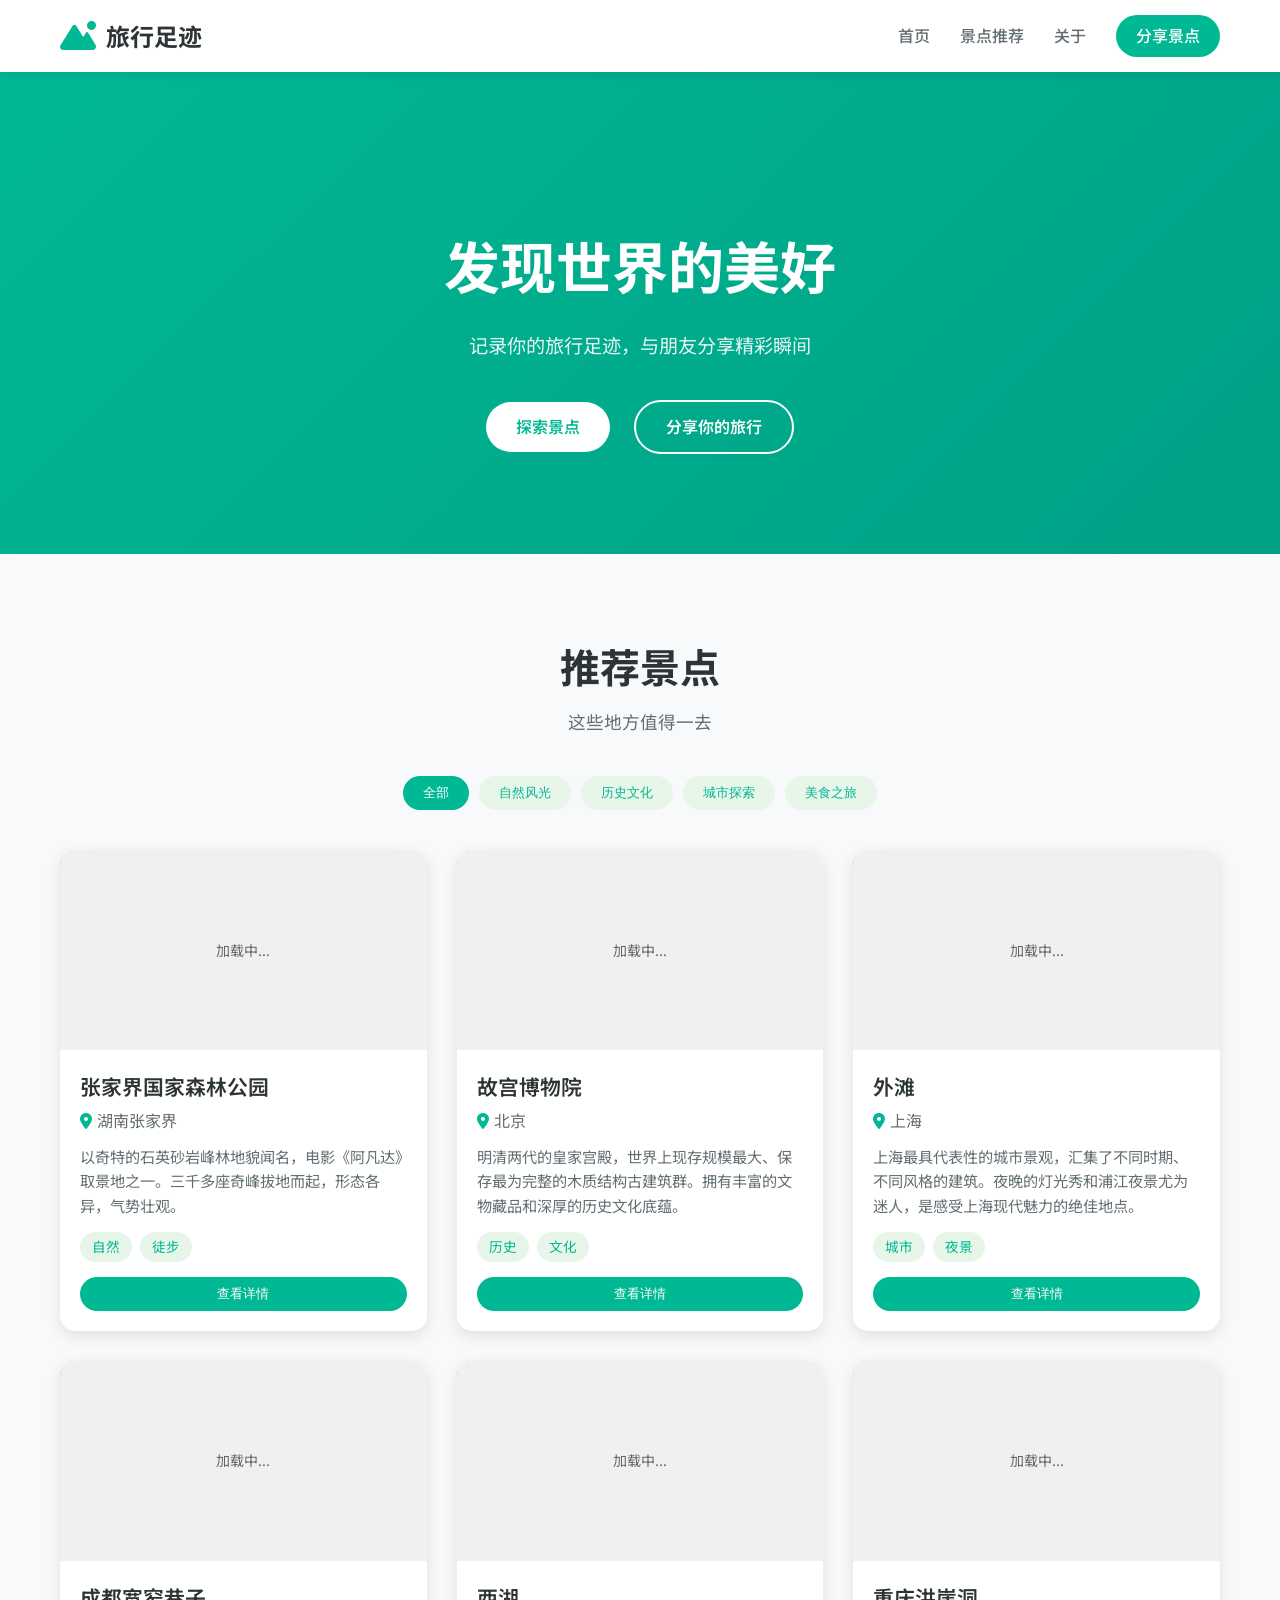
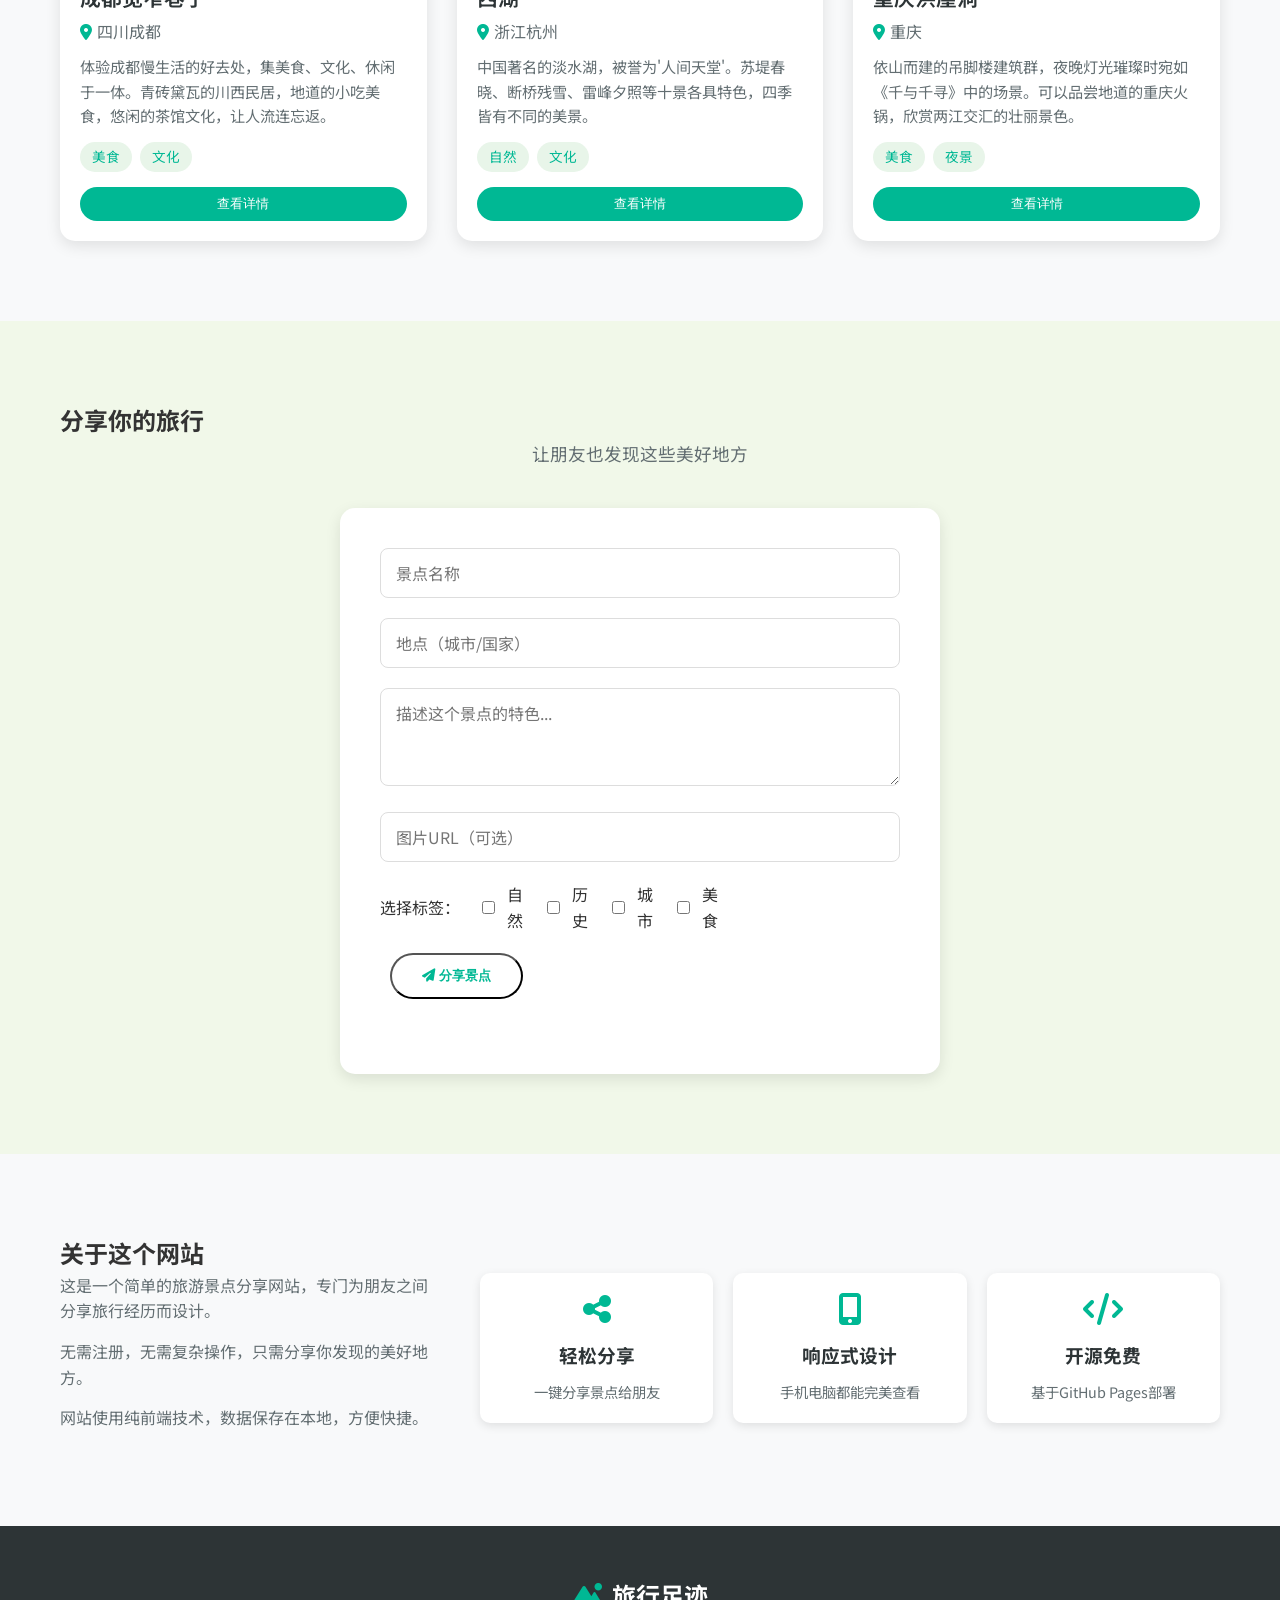
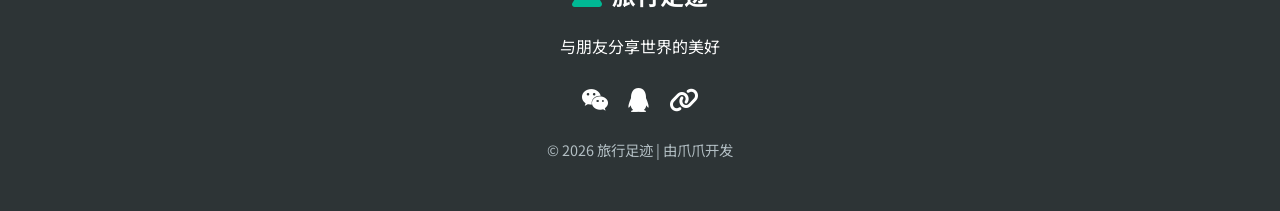
==== index.html @ 001f9429 "Add files via upload" ====
<!DOCTYPE html>
<html lang="zh-CN">
<head>
    <meta charset="UTF-8">
    <meta name="viewport" content="width=device-width, initial-scale=1.0">
    <title>旅行足迹 - 与朋友分享美好景点</title>
    <link rel="stylesheet" href="style.css">
    <link rel="stylesheet" href="https://cdnjs.cloudflare.com/ajax/libs/font-awesome/6.4.0/css/all.min.css">
    <link href="https://fonts.googleapis.com/css2?family=Noto+Sans+SC:wght@300;400;500;700&display=swap" rel="stylesheet">
</head>
<body>
    <!-- 导航栏 -->
    <nav class="navbar">
        <div class="container">
            <a href="#" class="logo">
                <i class="fas fa-mountain-sun"></i>
                <span>旅行足迹</span>
            </a>
            <div class="nav-links">
                <a href="#home">首页</a>
                <a href="#places">景点推荐</a>
                <a href="#about">关于</a>
                <a href="#share" class="btn-share">分享景点</a>
            </div>
        </div>
    </nav>

    <!-- 英雄区域 -->
    <section id="home" class="hero">
        <div class="container">
            <h1>发现世界的美好</h1>
            <p class="subtitle">记录你的旅行足迹，与朋友分享精彩瞬间</p>
            <a href="#places" class="btn-primary">探索景点</a>
            <a href="#share" class="btn-secondary">分享你的旅行</a>
        </div>
    </section>

    <!-- 景点展示 -->
    <section id="places" class="places-section">
        <div class="container">
            <h2>推荐景点</h2>
            <p class="section-subtitle">这些地方值得一去</p>
            
            <div class="filter-tags">
                <button class="tag active" data-tag="all">全部</button>
                <button class="tag" data-tag="自然">自然风光</button>
                <button class="tag" data-tag="历史">历史文化</button>
                <button class="tag" data-tag="城市">城市探索</button>
                <button class="tag" data-tag="美食">美食之旅</button>
            </div>

            <div class="places-grid" id="places-container">
                <!-- 景点卡片将通过JavaScript动态加载 -->
                <div class="loading">
                    <i class="fas fa-spinner fa-spin"></i>
                    <p>正在加载景点...</p>
                </div>
            </div>
        </div>
    </section>

    <!-- 分享区域 -->
    <section id="share" class="share-section">
        <div class="container">
            <h2>分享你的旅行</h2>
            <p class="section-subtitle">让朋友也发现这些美好地方</p>
            
            <div class="share-form">
                <div class="form-group">
                    <input type="text" id="place-name" placeholder="景点名称" required>
                </div>
                <div class="form-group">
                    <input type="text" id="place-location" placeholder="地点（城市/国家）" required>
                </div>
                <div class="form-group">
                    <textarea id="place-description" placeholder="描述这个景点的特色..." rows="3" required></textarea>
                </div>
                <div class="form-group">
                    <input type="text" id="place-image" placeholder="图片URL（可选）">
                </div>
                <div class="form-group">
                    <div class="tag-selector">
                        <span>选择标签：</span>
                        <label><input type="checkbox" name="tags" value="自然"> 自然</label>
                        <label><input type="checkbox" name="tags" value="历史"> 历史</label>
                        <label><input type="checkbox" name="tags" value="城市"> 城市</label>
                        <label><input type="checkbox" name="tags" value="美食"> 美食</label>
                    </div>
                </div>
                <button id="submit-place" class="btn-primary">
                    <i class="fas fa-paper-plane"></i> 分享景点
                </button>
                <div id="share-message" class="message"></div>
            </div>
        </div>
    </section>

    <!-- 关于 -->
    <section id="about" class="about-section">
        <div class="container">
            <h2>关于这个网站</h2>
            <div class="about-content">
                <div class="about-text">
                    <p>这是一个简单的旅游景点分享网站，专门为朋友之间分享旅行经历而设计。</p>
                    <p>无需注册，无需复杂操作，只需分享你发现的美好地方。</p>
                    <p>网站使用纯前端技术，数据保存在本地，方便快捷。</p>
                </div>
                <div class="about-features">
                    <div class="feature">
                        <i class="fas fa-share-alt"></i>
                        <h3>轻松分享</h3>
                        <p>一键分享景点给朋友</p>
                    </div>
                    <div class="feature">
                        <i class="fas fa-mobile-alt"></i>
                        <h3>响应式设计</h3>
                        <p>手机电脑都能完美查看</p>
                    </div>
                    <div class="feature">
                        <i class="fas fa-code"></i>
                        <h3>开源免费</h3>
                        <p>基于GitHub Pages部署</p>
                    </div>
                </div>
            </div>
        </div>
    </section>

    <!-- 页脚 -->
    <footer>
        <div class="container">
            <div class="footer-content">
                <div class="footer-logo">
                    <i class="fas fa-mountain-sun"></i>
                    <span>旅行足迹</span>
                </div>
                <p>与朋友分享世界的美好</p>
                <div class="social-links">
                    <a href="#" title="分享到微信"><i class="fab fa-weixin"></i></a>
                    <a href="#" title="分享到QQ"><i class="fab fa-qq"></i></a>
                    <a href="#" title="复制链接"><i class="fas fa-link"></i></a>
                </div>
                <p class="copyright">© 2026 旅行足迹 | 由爪爪开发</p>
            </div>
        </div>
    </footer>

    <!-- 景点详情模态框 -->
    <div id="place-modal" class="modal">
        <div class="modal-content">
            <span class="close-modal">&times;</span>
            <div id="modal-place-details">
                <!-- 动态加载景点详情 -->
            </div>
        </div>
    </div>

    <script src="script.js"></script>
</body>
</html>
---- style.css ----
/* 基础样式 */
* {
    margin: 0;
    padding: 0;
    box-sizing: border-box;
}

body {
    font-family: 'Noto Sans SC', sans-serif;
    line-height: 1.6;
    color: #333;
    background-color: #f8f9fa;
}

.container {
    max-width: 1200px;
    margin: 0 auto;
    padding: 0 20px;
}

/* 导航栏 */
.navbar {
    background-color: white;
    box-shadow: 0 2px 10px rgba(0, 0, 0, 0.1);
    position: fixed;
    width: 100%;
    top: 0;
    z-index: 1000;
}

.navbar .container {
    display: flex;
    justify-content: space-between;
    align-items: center;
    padding: 15px 20px;
}

.logo {
    display: flex;
    align-items: center;
    text-decoration: none;
    color: #2d3436;
    font-size: 1.5rem;
    font-weight: 700;
}

.logo i {
    margin-right: 10px;
    color: #00b894;
    font-size: 1.8rem;
}

.nav-links {
    display: flex;
    gap: 30px;
    align-items: center;
}

.nav-links a {
    text-decoration: none;
    color: #636e72;
    font-weight: 500;
    transition: color 0.3s;
}

.nav-links a:hover {
    color: #00b894;
}

.btn-share {
    background-color: #00b894;
    color: white !important;
    padding: 8px 20px;
    border-radius: 25px;
    transition: background-color 0.3s;
}

.btn-share:hover {
    background-color: #00a085;
}

/* 英雄区域 */
.hero {
    background: linear-gradient(135deg, #00b894 0%, #00a085 100%);
    color: white;
    text-align: center;
    padding: 150px 20px 100px;
    margin-top: 70px;
}

.hero h1 {
    font-size: 3.5rem;
    margin-bottom: 20px;
    font-weight: 700;
}

.subtitle {
    font-size: 1.2rem;
    margin-bottom: 40px;
    opacity: 0.9;
    max-width: 600px;
    margin-left: auto;
    margin-right: auto;
}

.btn-primary, .btn-secondary {
    display: inline-block;
    padding: 12px 30px;
    border-radius: 30px;
    text-decoration: none;
    font-weight: 600;
    margin: 0 10px;
    transition: all 0.3s;
}

.btn-primary {
    background-color: white;
    color: #00b894;
}

.btn-primary:hover {
    background-color: #f8f9fa;
    transform: translateY(-2px);
    box-shadow: 0 5px 15px rgba(0, 0, 0, 0.1);
}

.btn-secondary {
    background-color: transparent;
    color: white;
    border: 2px solid white;
}

.btn-secondary:hover {
    background-color: white;
    color: #00b894;
}

/* 景点区域 */
.places-section {
    padding: 80px 20px;
}

.places-section h2 {
    text-align: center;
    font-size: 2.5rem;
    margin-bottom: 10px;
    color: #2d3436;
}

.section-subtitle {
    text-align: center;
    color: #636e72;
    margin-bottom: 40px;
    font-size: 1.1rem;
}

.filter-tags {
    display: flex;
    justify-content: center;
    gap: 10px;
    margin-bottom: 40px;
    flex-wrap: wrap;
}

.tag {
    padding: 8px 20px;
    background-color: #e8f5e9;
    border: none;
    border-radius: 20px;
    color: #00b894;
    font-weight: 500;
    cursor: pointer;
    transition: all 0.3s;
}

.tag:hover, .tag.active {
    background-color: #00b894;
    color: white;
}

.places-grid {
    display: grid;
    grid-template-columns: repeat(auto-fill, minmax(300px, 1fr));
    gap: 30px;
}

.place-card {
    background-color: white;
    border-radius: 15px;
    overflow: hidden;
    box-shadow: 0 5px 15px rgba(0, 0, 0, 0.1);
    transition: transform 0.3s, box-shadow 0.3s;
}

.place-card:hover {
    transform: translateY(-10px);
    box-shadow: 0 15px 30px rgba(0, 0, 0, 0.15);
}

.image-container {
    position: relative;
    width: 100%;
    height: 200px;
    overflow: hidden;
}

.place-image {
    width: 100%;
    height: 100%;
    object-fit: cover;
    transition: opacity 0.3s;
}

.image-loading {
    position: absolute;
    top: 0;
    left: 0;
    width: 100%;
    height: 100%;
    display: flex;
    align-items: center;
    justify-content: center;
    background-color: #f0f0f0;
    color: #666;
    font-size: 14px;
}

.place-info {
    padding: 20px;
}

.place-name {
    font-size: 1.3rem;
    font-weight: 600;
    margin-bottom: 5px;
    color: #2d3436;
}

.place-location {
    color: #636e72;
    margin-bottom: 10px;
    display: flex;
    align-items: center;
    gap: 5px;
}

.place-location i {
    color: #00b894;
}

.place-description {
    color: #636e72;
    margin-bottom: 15px;
    font-size: 0.95rem;
    display: -webkit-box;
    -webkit-line-clamp: 3;
    -webkit-box-orient: vertical;
    overflow: hidden;
}

.place-tags {
    display: flex;
    gap: 8px;
    flex-wrap: wrap;
    margin-bottom: 15px;
}

.place-tag {
    background-color: #e8f5e9;
    color: #00b894;
    padding: 4px 12px;
    border-radius: 15px;
    font-size: 0.85rem;
}

.view-details {
    background-color: #00b894;
    color: white;
    border: none;
    padding: 8px 20px;
    border-radius: 20px;
    cursor: pointer;
    font-weight: 500;
    transition: background-color 0.3s;
    width: 100%;
}

.view-details:hover {
    background-color: #00a085;
}

.loading {
    text-align: center;
    padding: 40px;
    grid-column: 1 / -1;
    color: #636e72;
}

.loading i {
    font-size: 2rem;
    margin-bottom: 10px;
    color: #00b894;
}

/* 分享区域 */
.share-section {
    background-color: #f1f8e9;
    padding: 80px 20px;
}

.share-form {
    max-width: 600px;
    margin: 0 auto;
    background-color: white;
    padding: 40px;
    border-radius: 15px;
    box-shadow: 0 5px 15px rgba(0, 0, 0, 0.1);
}

.form-group {
    margin-bottom: 20px;
}

.form-group input,
.form-group textarea {
    width: 100%;
    padding: 12px 15px;
    border: 1px solid #ddd;
    border-radius: 8px;
    font-family: 'Noto Sans SC', sans-serif;
    font-size: 1rem;
    transition: border-color 0.3s;
}

.form-group input:focus,
.form-group textarea:focus {
    outline: none;
    border-color: #00b894;
}

.tag-selector {
    display: flex;
    flex-wrap: wrap;
    gap: 15px;
    align-items: center;
}

.tag-selector label {
    display: flex;
    align-items: center;
    gap: 5px;
    cursor: pointer;
}

.message {
    margin-top: 15px;
    padding: 10px;
    border-radius: 5px;
    text-align: center;
}

.message.success {
    background-color: #d4edda;
    color: #155724;
    border: 1px solid #c3e6cb;
}

.message.error {
    background-color: #f8d7da;
    color: #721c24;
    border: 1px solid #f5c6cb;
}

/* 关于区域 */
.about-section {
    padding: 80px 20px;
}

.about-content {
    display: grid;
    grid-template-columns: 1fr 2fr;
    gap: 50px;
    align-items: start;
}

.about-text p {
    margin-bottom: 15px;
    color: #636e72;
}

.about-features {
    display: grid;
    grid-template-columns: repeat(3, 1fr);
    gap: 20px;
}

.feature {
    text-align: center;
    padding: 20px;
    background-color: white;
    border-radius: 10px;
    box-shadow: 0 3px 10px rgba(0, 0, 0, 0.1);
}

.feature i {
    font-size: 2rem;
    color: #00b894;
    margin-bottom: 15px;
}

.feature h3 {
    margin-bottom: 10px;
    color: #2d3436;
}

.feature p {
    color: #636e72;
    font-size: 0.9rem;
}

/* 页脚 */
footer {
    background-color: #2d3436;
    color: white;
    padding: 50px 20px;
    text-align: center;
}

.footer-content {
    max-width: 600px;
    margin: 0 auto;
}

.footer-logo {
    display: flex;
    align-items: center;
    justify-content: center;
    gap: 10px;
    font-size: 1.5rem;
    font-weight: 700;
    margin-bottom: 20px;
}

.footer-logo i {
    color: #00b894;
}

.social-links {
    display: flex;
    justify-content: center;
    gap: 20px;
    margin: 20px 0;
}

.social-links a {
    color: white;
    font-size: 1.5rem;
    transition: color 0.3s;
}

.social-links a:hover {
    color: #00b894;
}

.copyright {
    margin-top: 20px;
    color: #b2bec3;
    font-size: 0.9rem;
}

/* 模态框 */
.modal {
    display: none;
    position: fixed;
    z-index: 1001;
    left: 0;
    top: 0;
    width: 100%;
    height: 100%;
    background-color: rgba(0, 0, 0, 0.5);
}

.modal-content {
    background-color: white;
    margin: 5% auto;
    padding: 30px;
    border-radius: 15px;
    width: 90%;
    max-width: 800px;
    position: relative;
    max-height: 80vh;
    overflow-y: auto;
}

.close-modal {
    position: absolute;
    right: 20px;
    top: 20px;
    font-size: 1.5rem;
    cursor: pointer;
    color: #636e72;
}

.close-modal:hover {
    color: #2d3436;
}

.modal-place-image {
    width: 100%;
    height: 300px;
    object-fit: cover;
    border-radius: 10px;
    margin-bottom: 20px;
}

/* 响应式设计 */
@media (max-width: 768px) {
    .hero h1 {
        font-size: 2.5rem;
    }
    
    .nav-links {
        gap: 15px;
    }
    
    .about-content {
        grid-template-columns: 1fr;
        gap: 30px;
    }
    
    .about-features {
        grid-template-columns: 1fr;
    }
    
    .places-grid {
        grid-template-columns: 1fr;
    }
    
    .tag-selector {
        flex-direction: column;
        align-items: flex-start;
    }
}
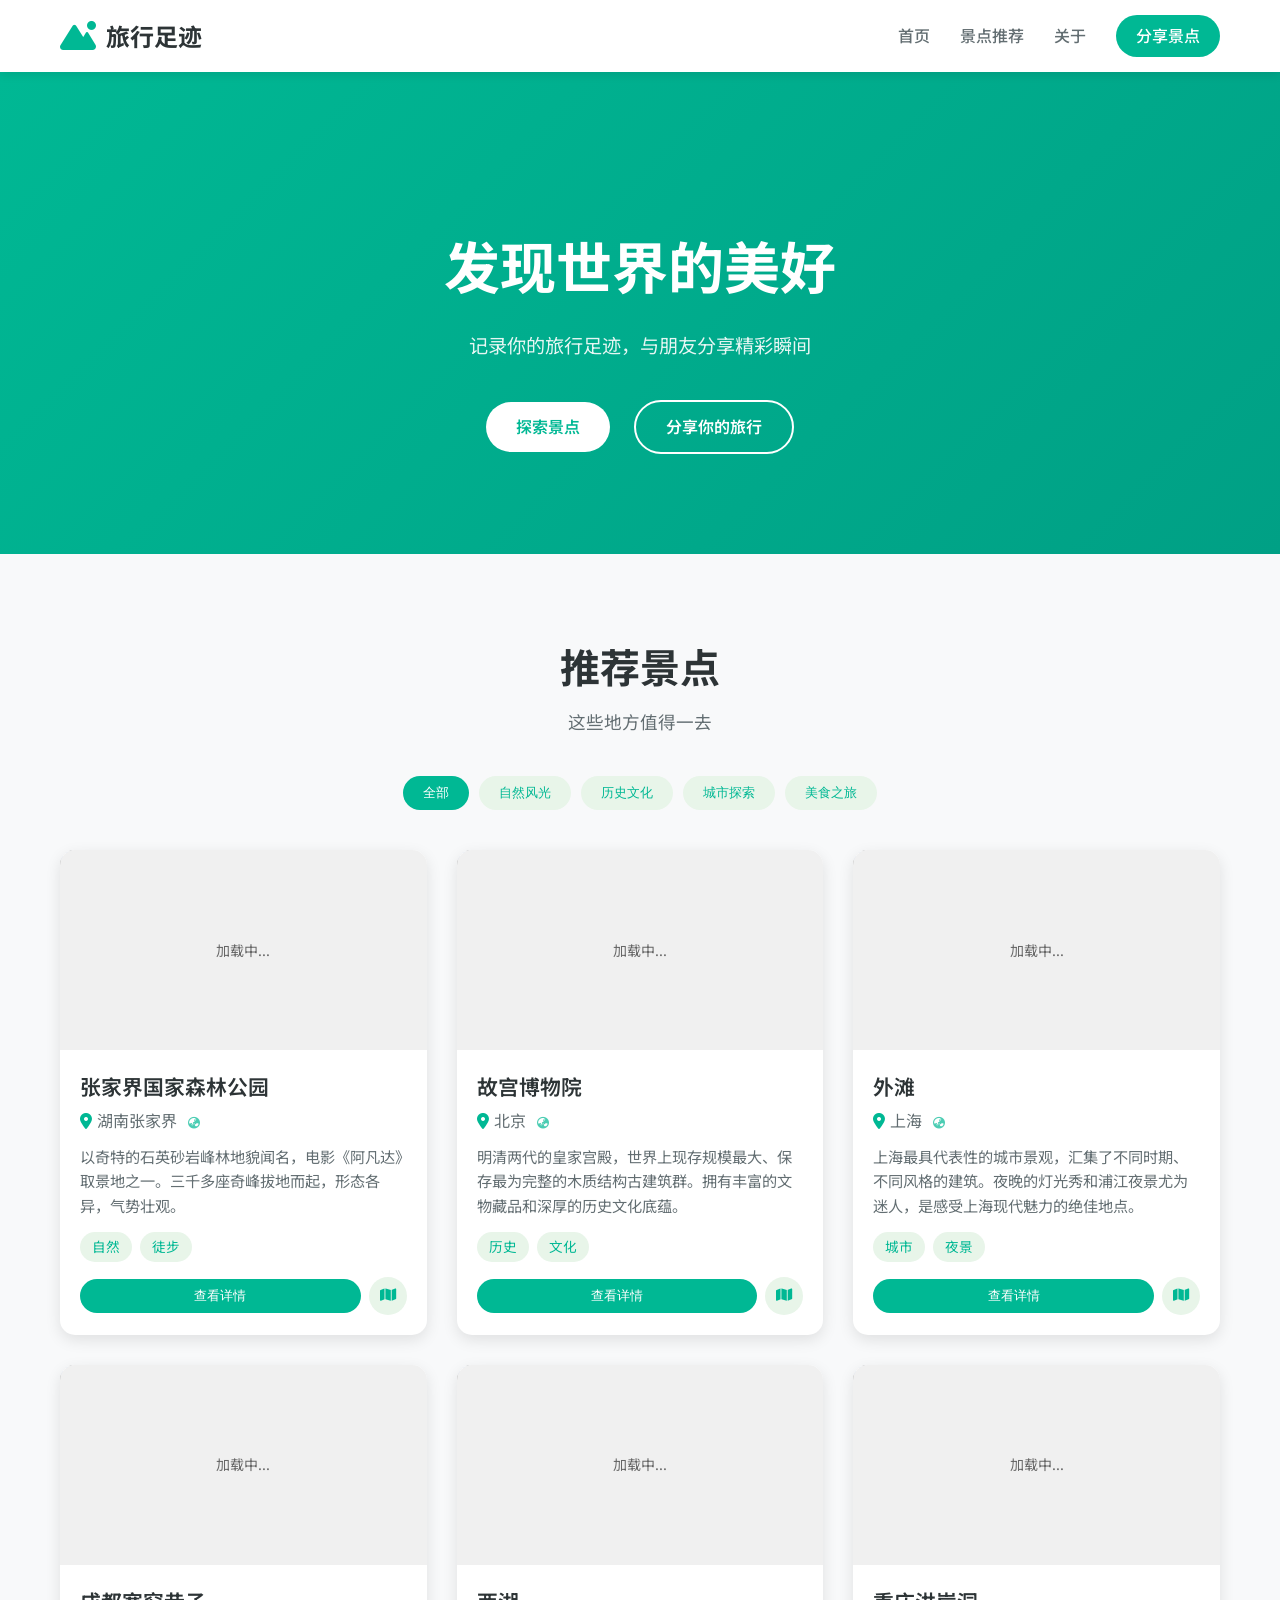
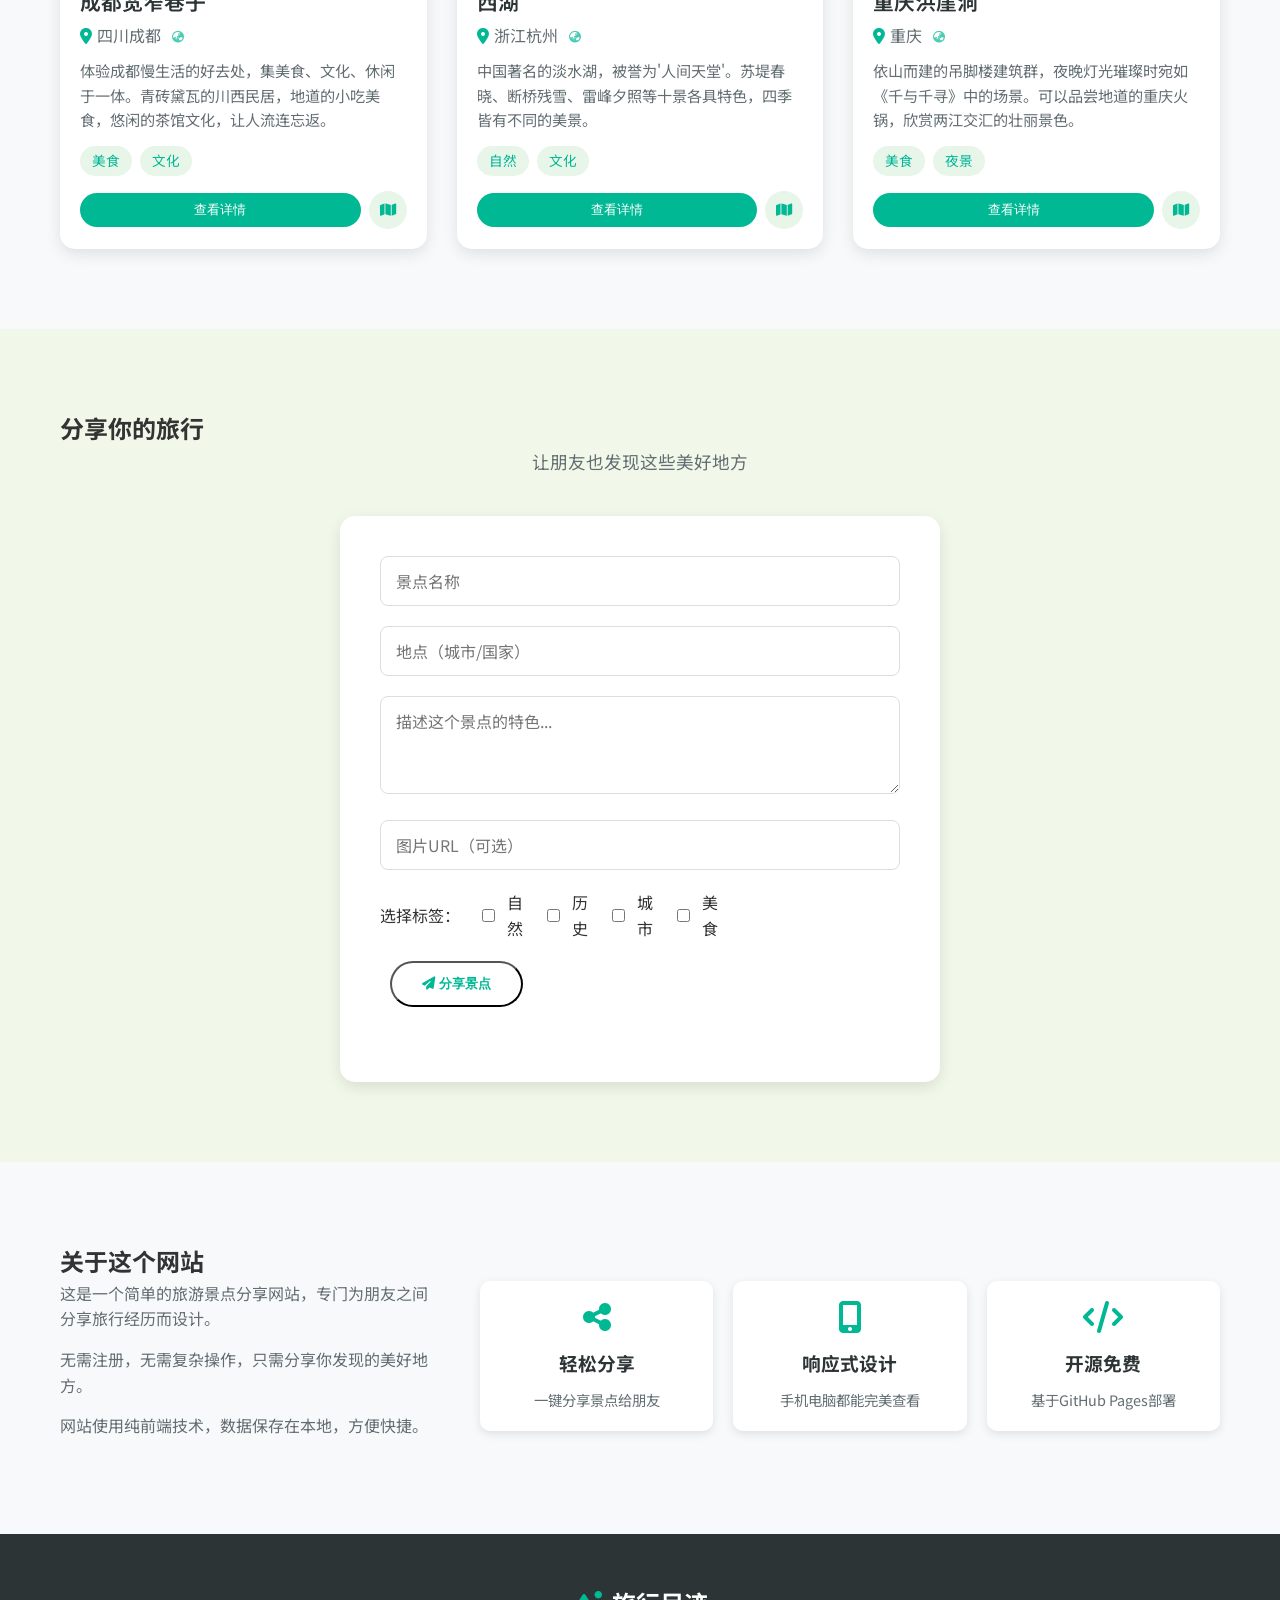
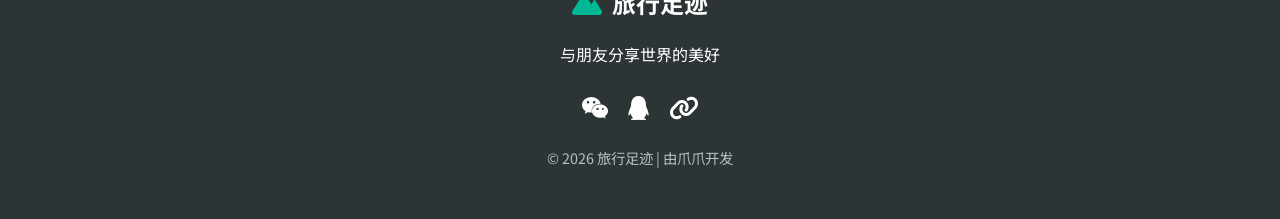
==== commit a2422cc1: "优化了网站 照片对应问题" ====
--- a/index.html
+++ b/index.html
@@ -6,6 +6,7 @@
     <title>旅行足迹 - 与朋友分享美好景点</title>
     <link rel="stylesheet" href="style.css">
     <link rel="stylesheet" href="https://cdnjs.cloudflare.com/ajax/libs/font-awesome/6.4.0/css/all.min.css">
+    <link rel="stylesheet" href="https://cdn.jsdelivr.net/npm/leaflet@1.9.4/dist/leaflet.css">
     <link href="https://fonts.googleapis.com/css2?family=Noto+Sans+SC:wght@300;400;500;700&display=swap" rel="stylesheet">
 </head>
 <body>
@@ -155,6 +156,7 @@
         </div>
     </div>
 
+    <script src="https://cdn.jsdelivr.net/npm/leaflet@1.9.4/dist/leaflet.js"></script>
     <script src="script.js"></script>
 </body>
 </html>
--- a/style.css
+++ b/style.css
@@ -271,6 +271,12 @@
     padding: 4px 12px;
     border-radius: 15px;
     font-size: 0.85rem;
+}
+
+.card-actions {
+    display: flex;
+    gap: 8px;
+    align-items: center;
 }
 
 .view-details {
@@ -282,11 +288,40 @@
     cursor: pointer;
     font-weight: 500;
     transition: background-color 0.3s;
-    width: 100%;
+    flex: 1;
 }
 
 .view-details:hover {
     background-color: #00a085;
+}
+
+.map-link-btn {
+    display: flex;
+    align-items: center;
+    justify-content: center;
+    width: 38px;
+    height: 38px;
+    background-color: #e8f5e9;
+    color: #00b894;
+    border-radius: 50%;
+    text-decoration: none;
+    font-size: 0.9rem;
+    transition: all 0.3s;
+    flex-shrink: 0;
+}
+
+.map-link-btn:hover {
+    background-color: #00b894;
+    color: white;
+    transform: scale(1.1);
+}
+
+.coords-badge {
+    margin-left: 6px;
+    color: #00b894;
+    font-size: 0.75rem;
+    opacity: 0.7;
+    cursor: help;
 }
 
 .loading {
@@ -511,6 +546,118 @@
     object-fit: cover;
     border-radius: 10px;
     margin-bottom: 20px;
+}
+
+.coord-info {
+    display: flex;
+    align-items: center;
+    gap: 6px;
+    color: #636e72;
+    font-size: 0.85rem;
+    margin-bottom: 15px;
+    padding: 6px 12px;
+    background-color: #f1f8e9;
+    border-radius: 8px;
+    display: inline-flex;
+}
+
+.coord-info i {
+    color: #00b894;
+}
+
+.modal-map-container {
+    margin-top: 10px;
+    margin-bottom: 10px;
+    border: 1px solid #e0e0e0;
+    border-radius: 12px;
+    overflow: hidden;
+    position: relative;
+}
+
+.modal-map-container .leaflet-container {
+    z-index: 1;
+}
+
+.modal-map-container .leaflet-control-attribution {
+    font-size: 10px;
+}
+
+.modal-map-container h3 {
+    padding: 12px 16px;
+    font-size: 1rem;
+    color: #2d3436;
+    background-color: #fafafa;
+    border-bottom: 1px solid #e0e0e0;
+    display: flex;
+    align-items: center;
+    gap: 8px;
+}
+
+.modal-map-container h3 i {
+    color: #00b894;
+}
+
+.modal-map-image,
+.leaflet-map-container {
+    width: 100%;
+    height: 250px;
+    display: block;
+}
+
+.map-fallback-msg {
+    display: flex;
+    flex-direction: column;
+    align-items: center;
+    justify-content: center;
+    padding: 40px;
+    color: #636e72;
+    text-align: center;
+    gap: 12px;
+    height: 250px;
+    background-color: #fafafa;
+}
+
+.map-fallback-msg i {
+    font-size: 2.5rem;
+    color: #ccc;
+}
+
+.map-open-link {
+    display: flex;
+    align-items: center;
+    justify-content: center;
+    gap: 6px;
+    padding: 10px;
+    background-color: #f1f8e9;
+    color: #00b894;
+    text-decoration: none;
+    font-size: 0.9rem;
+    font-weight: 500;
+    transition: background-color 0.3s;
+}
+
+.map-open-link:hover {
+    background-color: #e0f0d8;
+}
+
+.modal-map-container.no-coords {
+    display: flex;
+    flex-direction: column;
+    align-items: center;
+    justify-content: center;
+    padding: 30px;
+    text-align: center;
+    gap: 12px;
+}
+
+.modal-map-container.no-coords i {
+    font-size: 2.5rem;
+    color: #ccc;
+}
+
+.modal-map-container.no-coords p {
+    color: #636e72;
+    margin-bottom: 8px;
 }
 
 /* 响应式设计 */
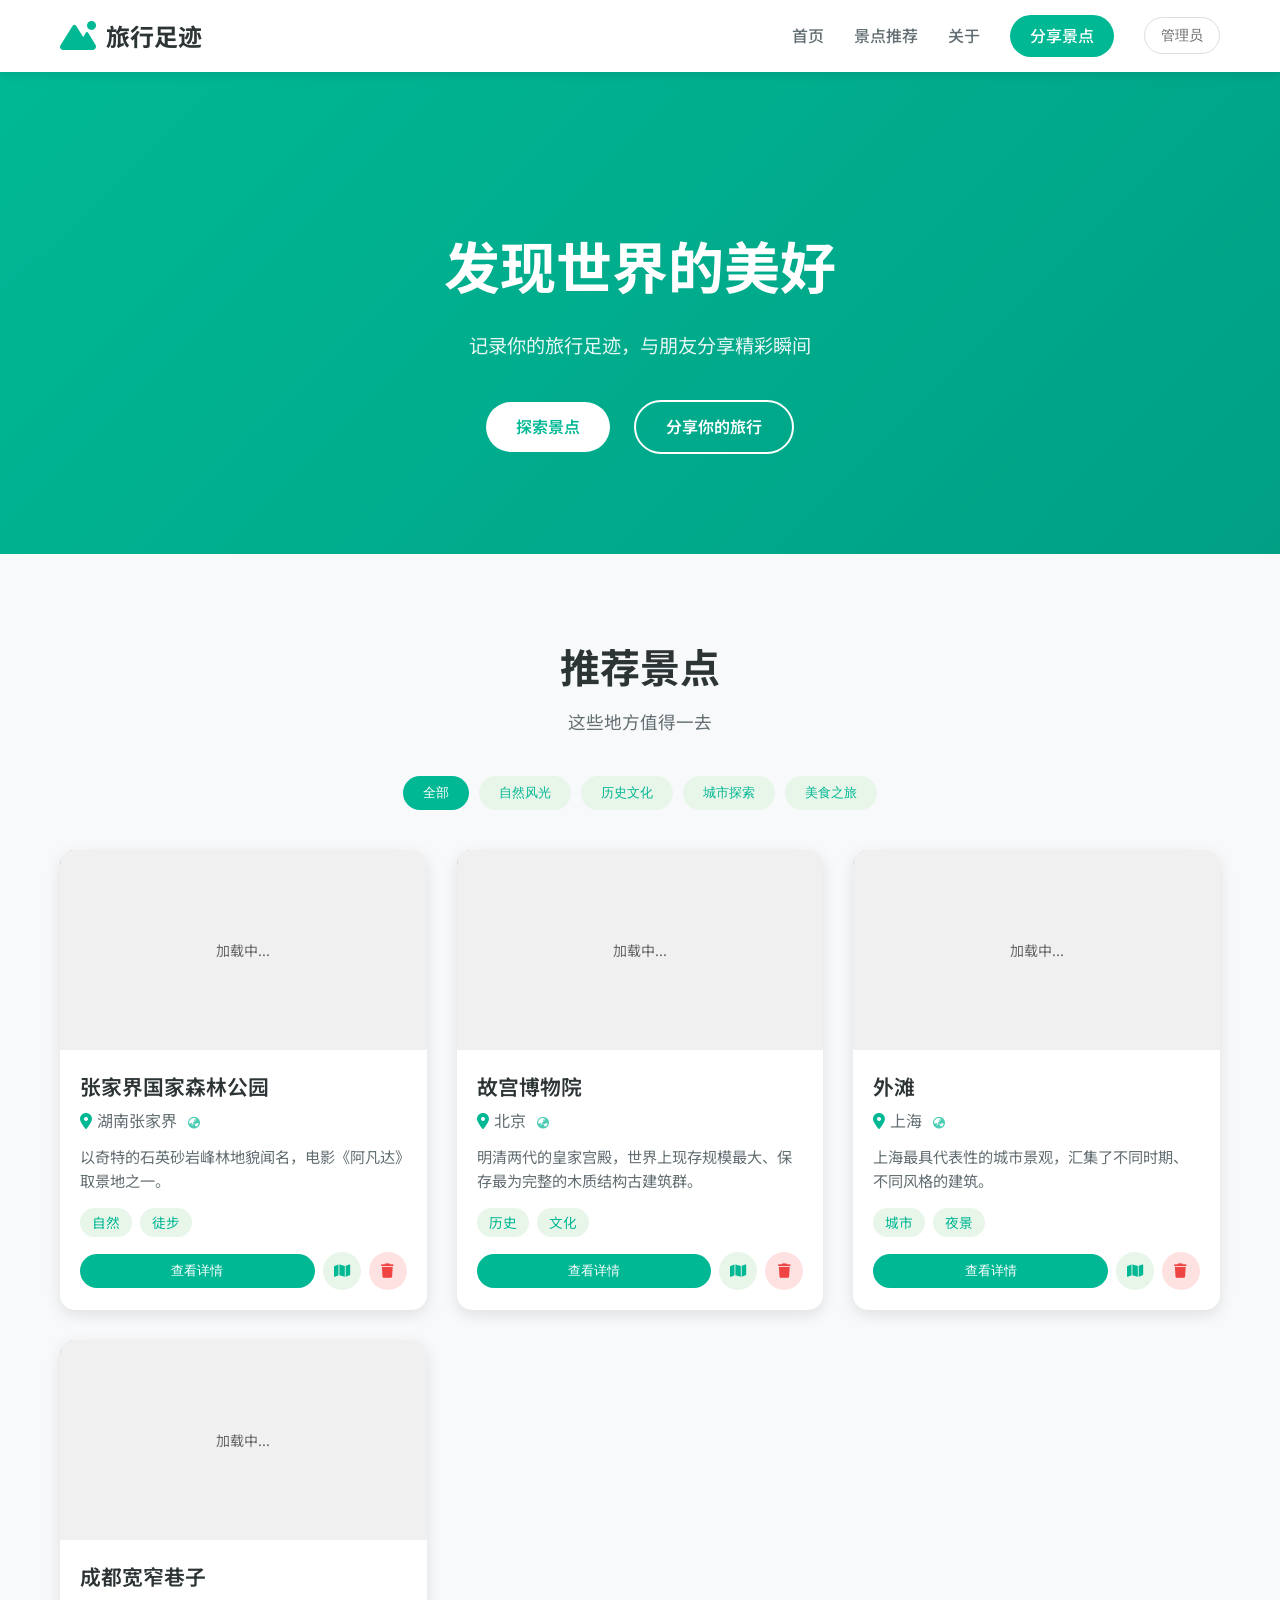
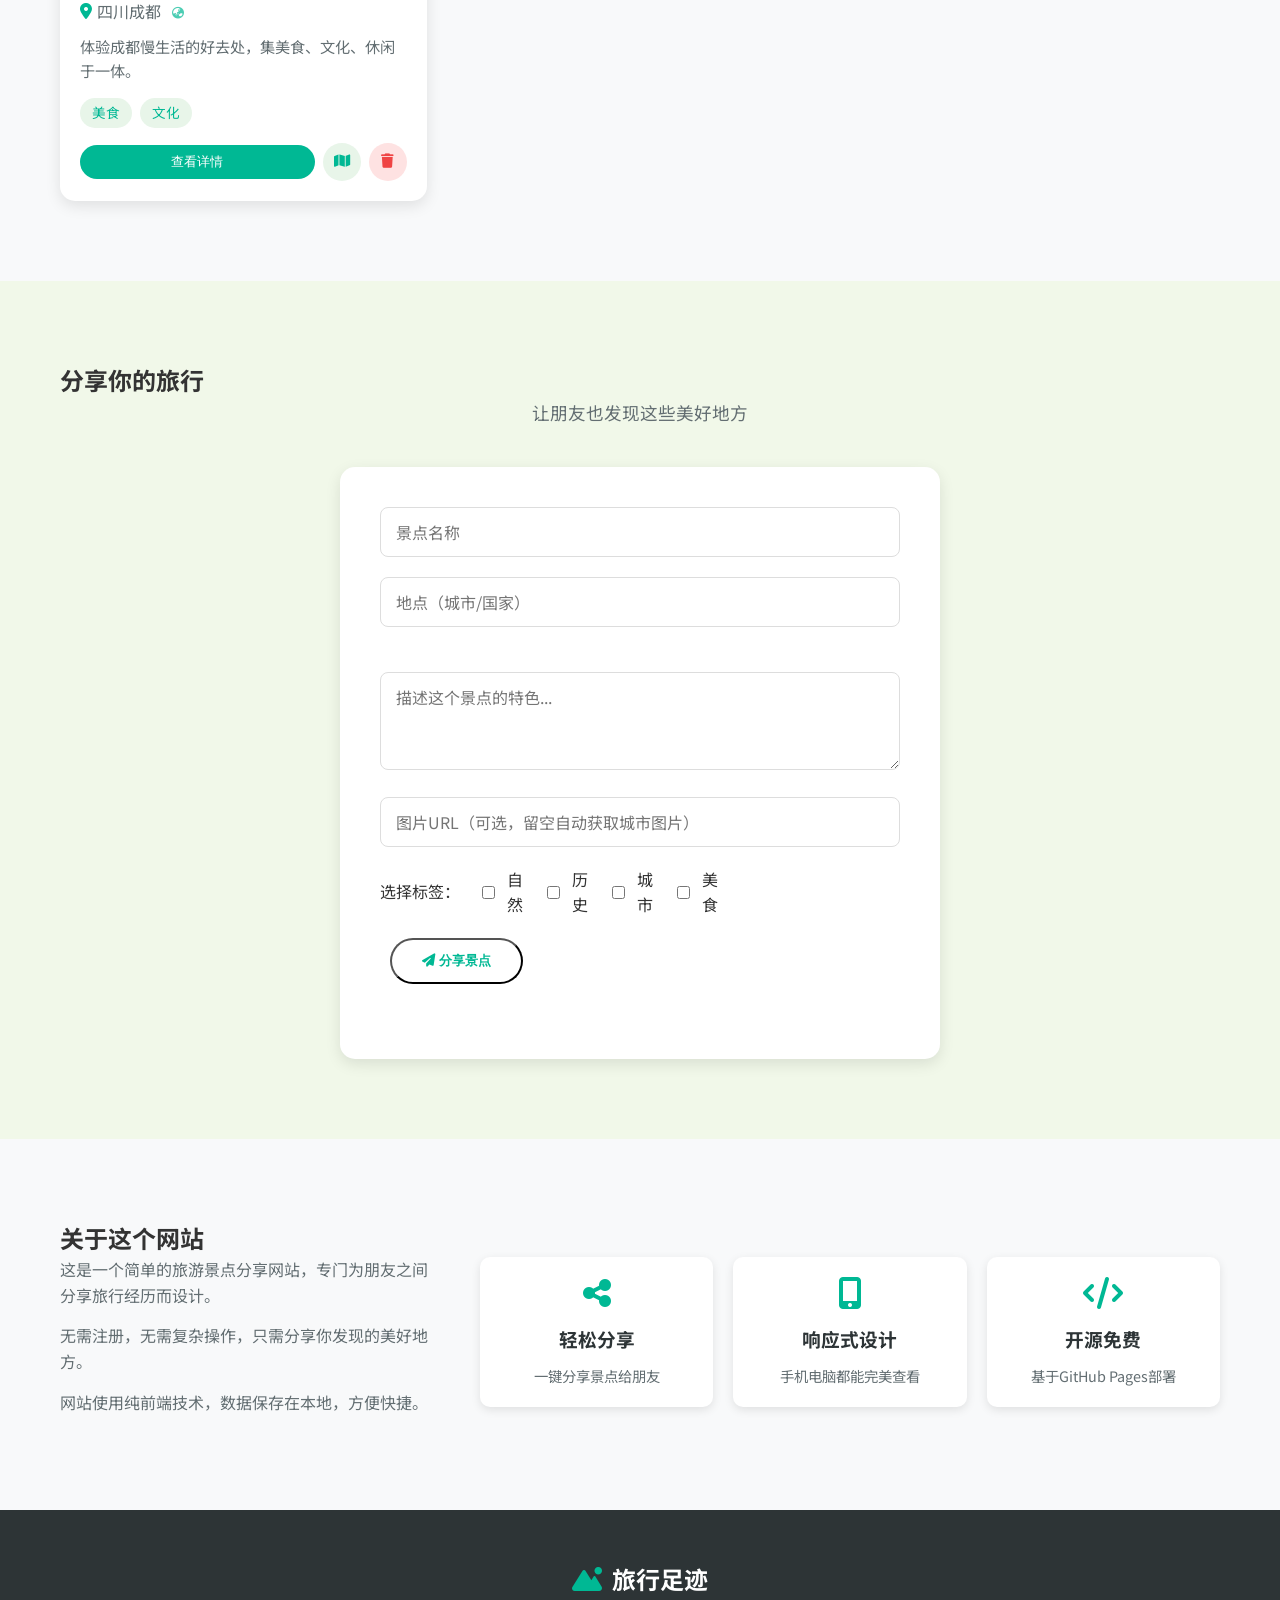
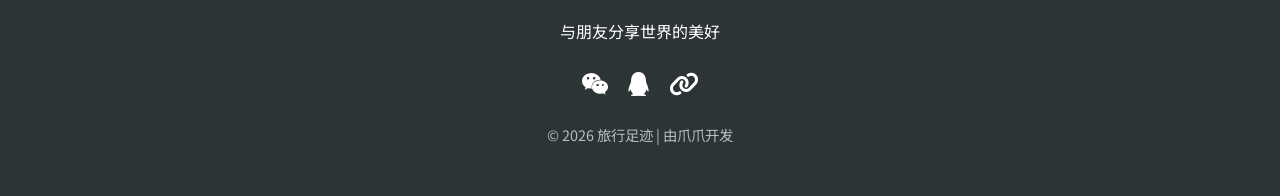
==== commit 254cc569: "feat: 添加自动地理编码、城市图片搜索和实时预览" ====
--- a/index.html
+++ b/index.html
@@ -22,6 +22,7 @@
                 <a href="#places">景点推荐</a>
                 <a href="#about">关于</a>
                 <a href="#share" class="btn-share">分享景点</a>
+                <button class="btn-admin" id="admin-btn" onclick="showAdminLogin()">管理员</button>
             </div>
         </div>
     </nav>
@@ -72,12 +73,13 @@
                 </div>
                 <div class="form-group">
                     <input type="text" id="place-location" placeholder="地点（城市/国家）" required>
+                    <div id="location-hint" class="location-hint"></div>
                 </div>
                 <div class="form-group">
                     <textarea id="place-description" placeholder="描述这个景点的特色..." rows="3" required></textarea>
                 </div>
                 <div class="form-group">
-                    <input type="text" id="place-image" placeholder="图片URL（可选）">
+                    <input type="text" id="place-image" placeholder="图片URL（可选，留空自动获取城市图片）">
                 </div>
                 <div class="form-group">
                     <div class="tag-selector">
@@ -88,6 +90,17 @@
                         <label><input type="checkbox" name="tags" value="美食"> 美食</label>
                     </div>
                 </div>
+                
+                <!-- 地图预览区域 -->
+                <div id="map-preview-container" class="map-preview-container" style="display: none;">
+                    <div class="map-preview-header">
+                        <i class="fas fa-map-marked-alt"></i>
+                        <span>位置预览</span>
+                    </div>
+                    <div id="map-preview" class="map-preview"></div>
+                    <div id="image-preview" class="image-preview"></div>
+                </div>
+                
                 <button id="submit-place" class="btn-primary">
                     <i class="fas fa-paper-plane"></i> 分享景点
                 </button>
--- a/style.css
+++ b/style.css
@@ -77,6 +77,23 @@
 
 .btn-share:hover {
     background-color: #00a085;
+}
+
+.btn-admin {
+    background-color: transparent;
+    color: #666;
+    padding: 8px 16px;
+    border: 1px solid #ddd;
+    border-radius: 25px;
+    cursor: pointer;
+    font-size: 0.9rem;
+    transition: all 0.3s;
+}
+
+.btn-admin:hover {
+    background-color: #f0f0f0;
+    color: #333;
+    border-color: #ccc;
 }
 
 /* 英雄区域 */
@@ -316,6 +333,50 @@
     transform: scale(1.1);
 }
 
+.delete-btn {
+    display: flex;
+    align-items: center;
+    justify-content: center;
+    width: 38px;
+    height: 38px;
+    background-color: #fee2e2;
+    color: #ef4444;
+    border: none;
+    border-radius: 50%;
+    cursor: pointer;
+    font-size: 0.9rem;
+    transition: all 0.3s;
+    flex-shrink: 0;
+}
+
+.delete-btn:hover {
+    background-color: #ef4444;
+    color: white;
+    transform: scale(1.1);
+}
+
+@keyframes slideIn {
+    from {
+        transform: translateX(100%);
+        opacity: 0;
+    }
+    to {
+        transform: translateX(0);
+        opacity: 1;
+    }
+}
+
+@keyframes slideOut {
+    from {
+        transform: translateX(0);
+        opacity: 1;
+    }
+    to {
+        transform: translateX(100%);
+        opacity: 0;
+    }
+}
+
 .coords-badge {
     margin-left: 6px;
     color: #00b894;
@@ -392,6 +453,59 @@
     padding: 10px;
     border-radius: 5px;
     text-align: center;
+}
+
+/* 地图预览区域 */
+.location-hint {
+    font-size: 0.85rem;
+    color: #666;
+    margin-top: 5px;
+    min-height: 20px;
+}
+
+.map-preview-container {
+    margin: 20px 0;
+    border: 1px solid #e0e0e0;
+    border-radius: 10px;
+    overflow: hidden;
+    background-color: #f9f9f9;
+}
+
+.map-preview-header {
+    background-color: #00b894;
+    color: white;
+    padding: 10px 15px;
+    font-size: 0.9rem;
+    display: flex;
+    align-items: center;
+    gap: 8px;
+}
+
+.map-preview {
+    height: 250px;
+    width: 100%;
+}
+
+.image-preview {
+    padding: 15px;
+    text-align: center;
+}
+
+.image-preview img {
+    max-width: 100%;
+    max-height: 200px;
+    border-radius: 8px;
+    box-shadow: 0 2px 8px rgba(0, 0, 0, 0.1);
+}
+
+.image-preview .image-loading {
+    color: #999;
+    font-style: italic;
+}
+
+.image-preview .image-error {
+    color: #e74c3c;
+    font-size: 0.9rem;
 }
 
 .message.success {
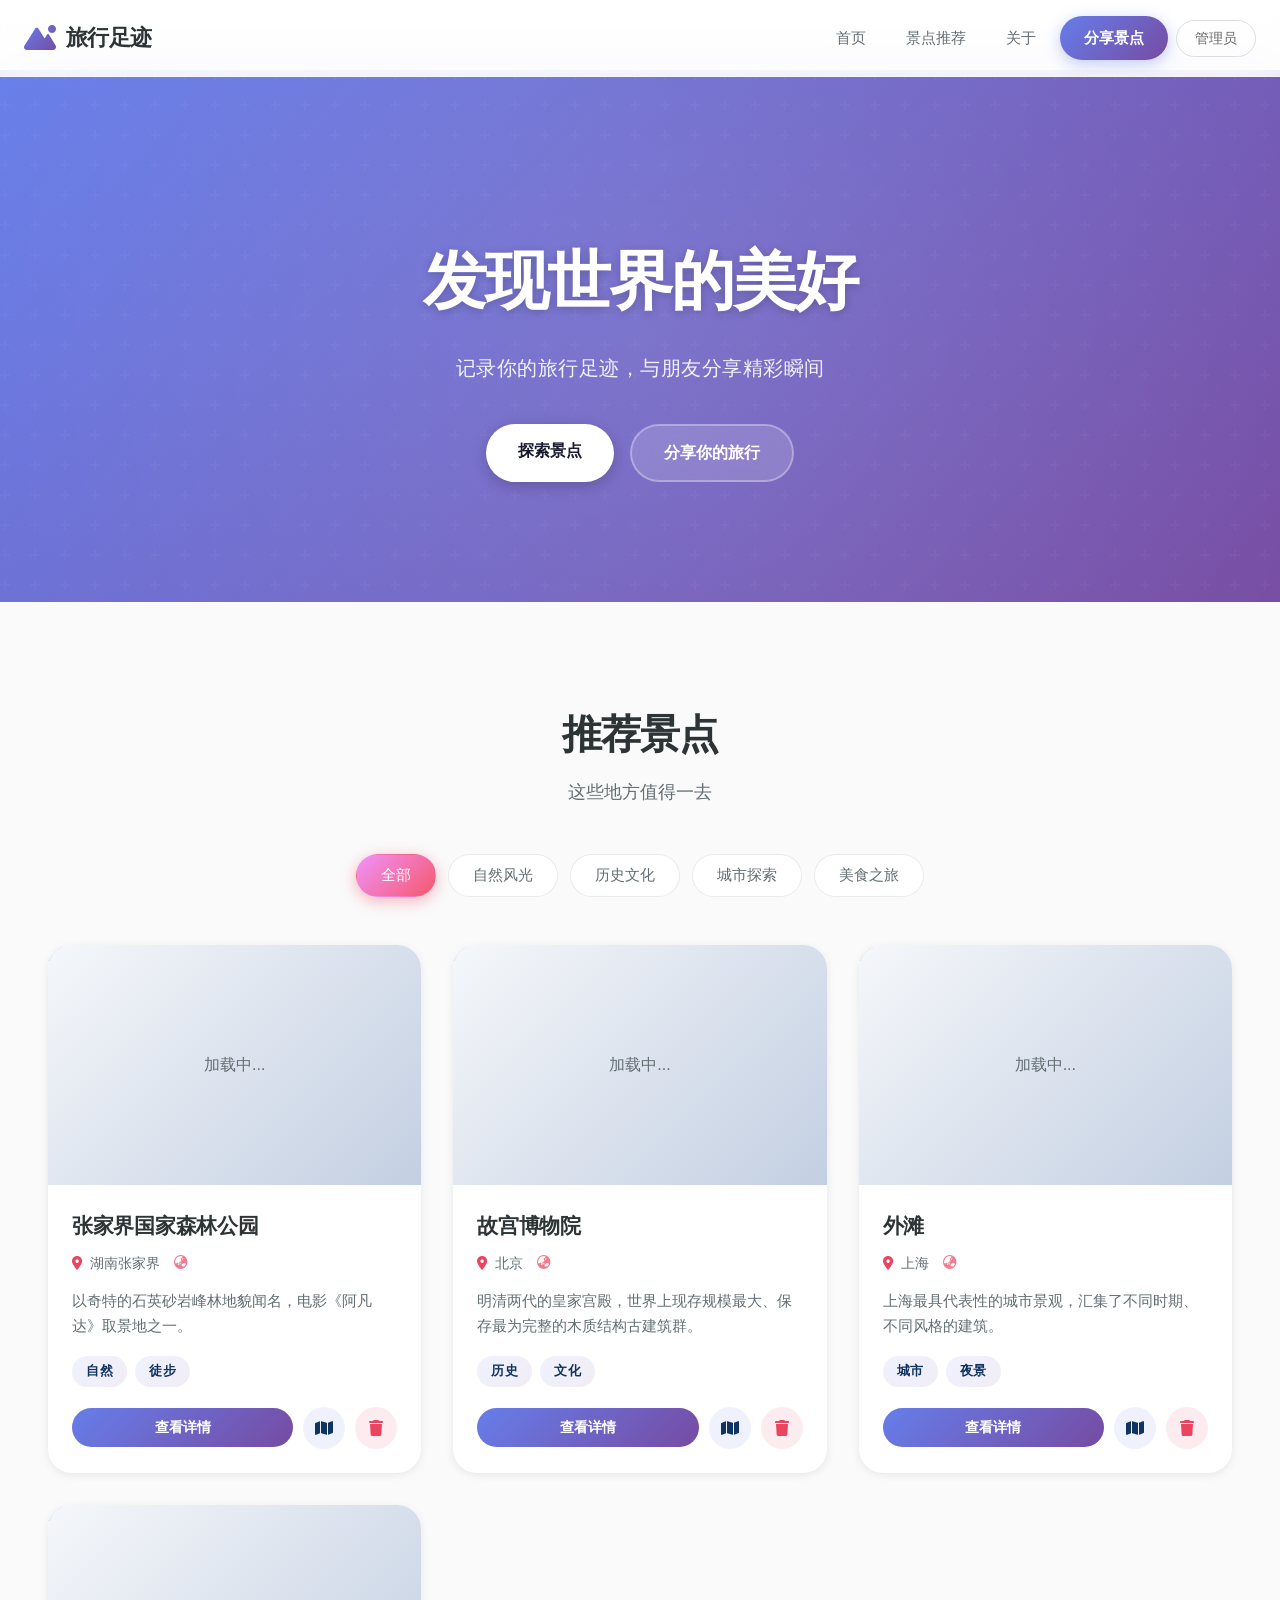
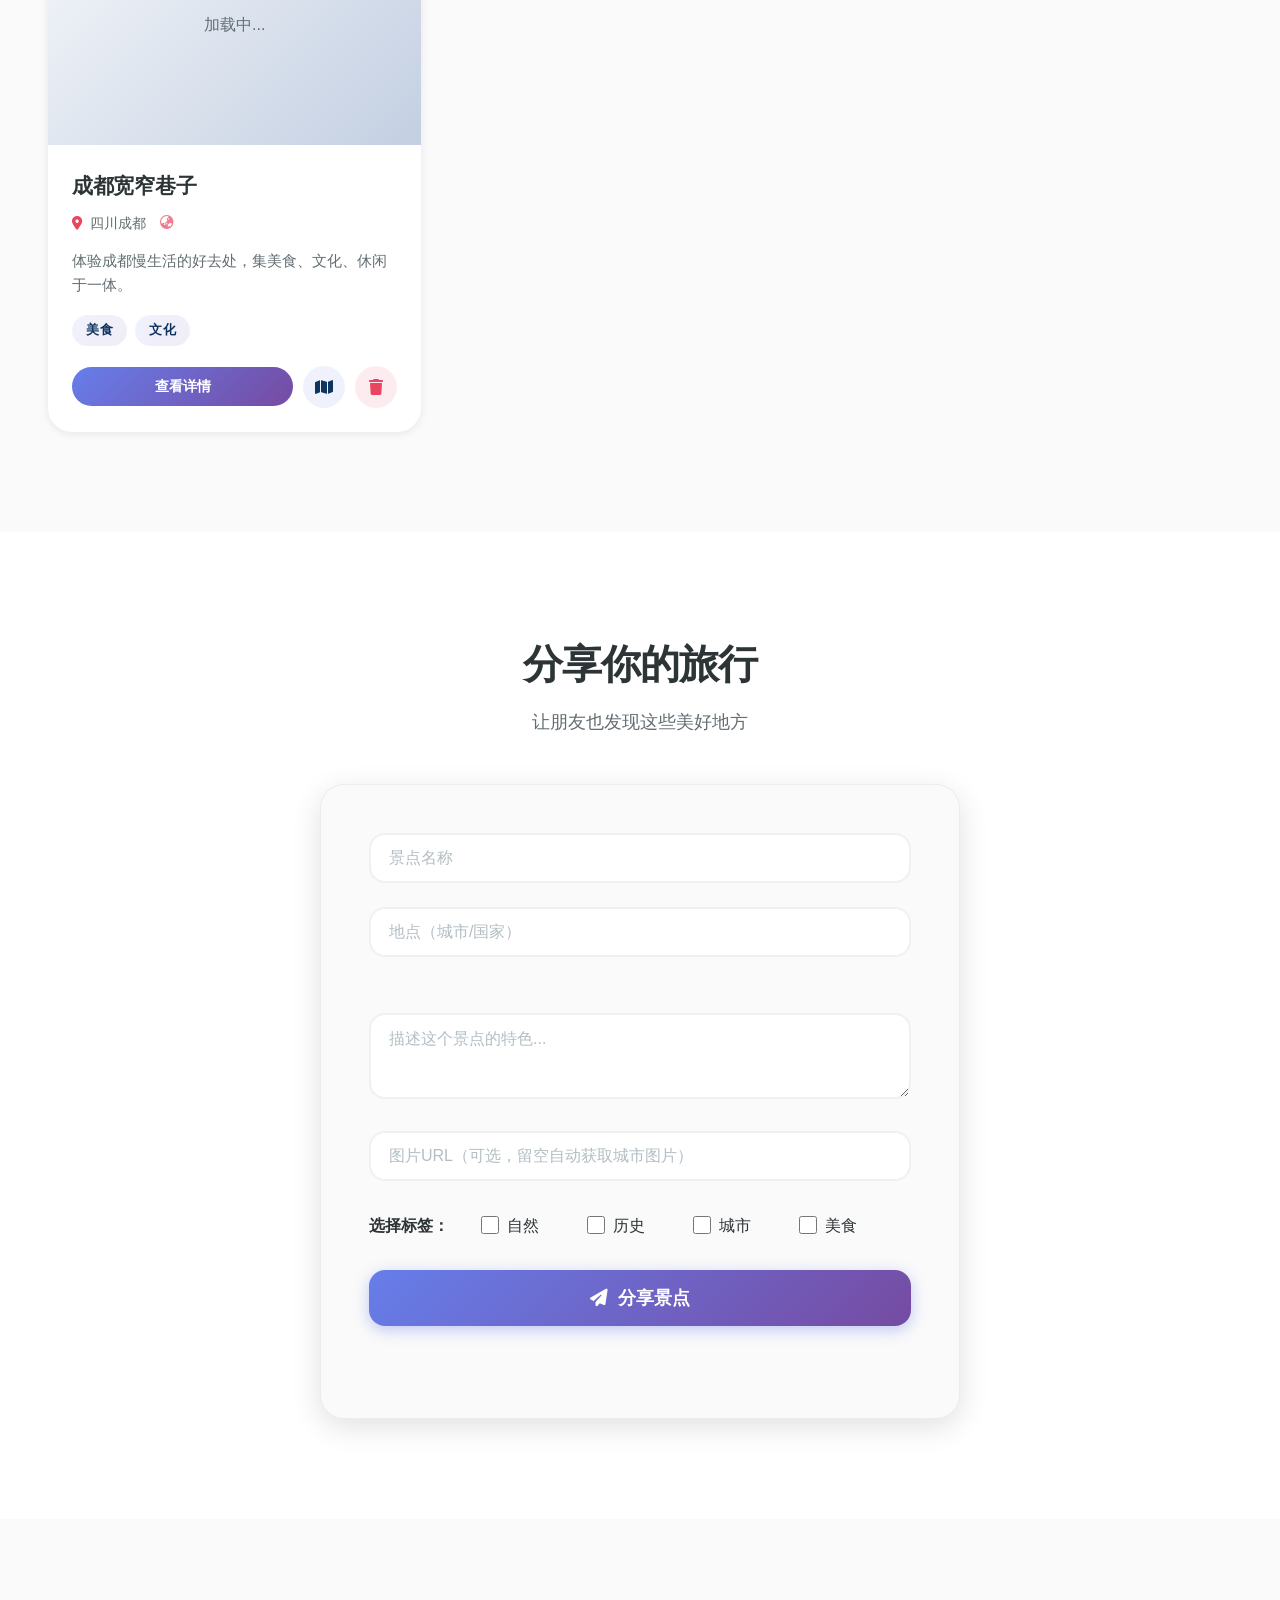
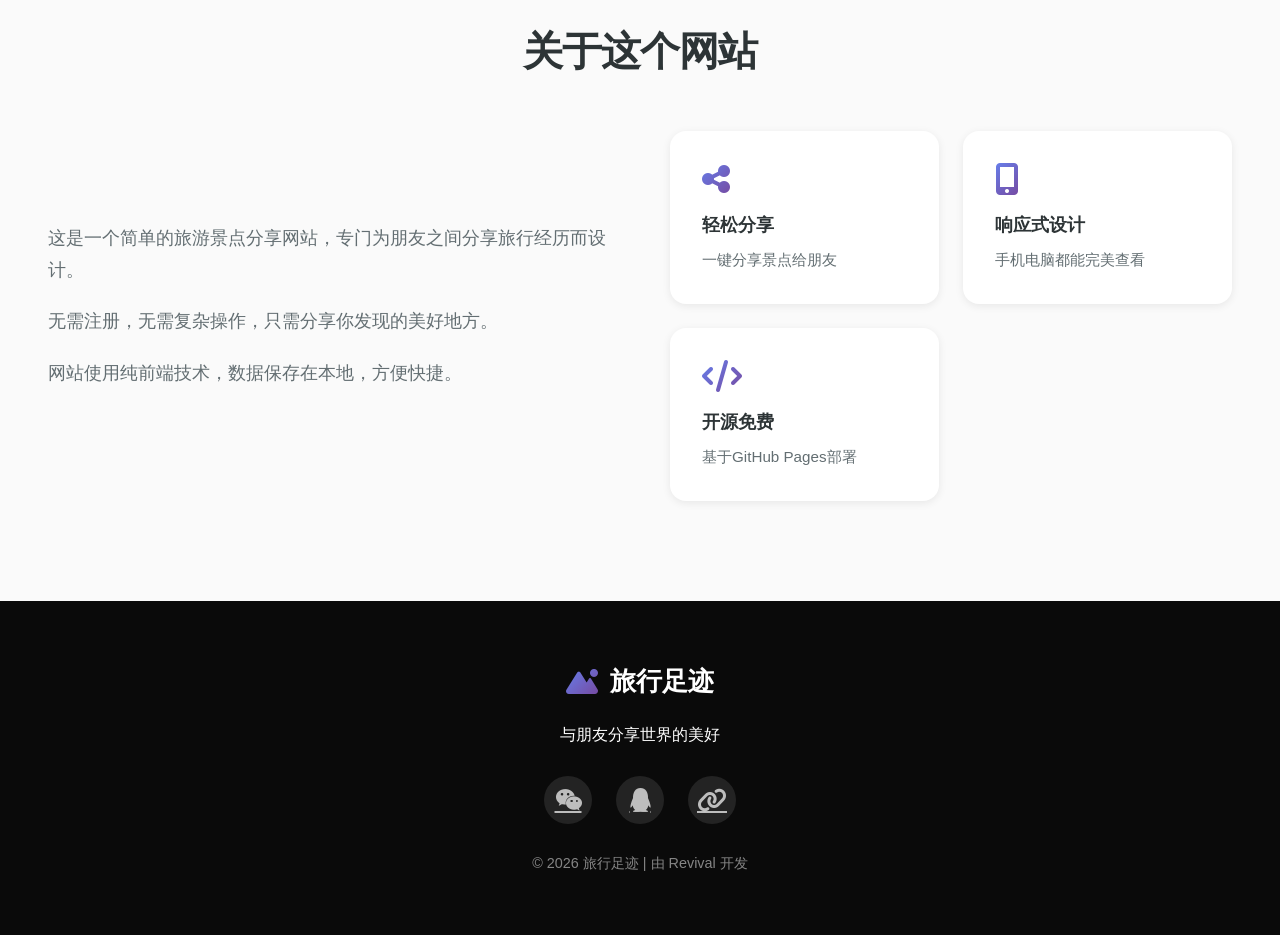
==== commit 961c0cd0: "优化界面" ====
--- a/index.html
+++ b/index.html
@@ -32,8 +32,10 @@
         <div class="container">
             <h1>发现世界的美好</h1>
             <p class="subtitle">记录你的旅行足迹，与朋友分享精彩瞬间</p>
-            <a href="#places" class="btn-primary">探索景点</a>
-            <a href="#share" class="btn-secondary">分享你的旅行</a>
+            <div class="hero-buttons">
+                <a href="#places" class="btn-primary">探索景点</a>
+                <a href="#share" class="btn-secondary">分享你的旅行</a>
+            </div>
         </div>
     </section>
 
@@ -150,11 +152,11 @@
                 </div>
                 <p>与朋友分享世界的美好</p>
                 <div class="social-links">
-                    <a href="#" title="分享到微信"><i class="fab fa-weixin"></i></a>
-                    <a href="#" title="分享到QQ"><i class="fab fa-qq"></i></a>
-                    <a href="#" title="复制链接"><i class="fas fa-link"></i></a>
+                    <a href="javascript:void(0)" onclick="shareToWeChatPage()" title="分享到微信"><i class="fab fa-weixin"></i></a>
+                    <a href="javascript:void(0)" onclick="shareToQQ()" title="分享到QQ"><i class="fab fa-qq"></i></a>
+                    <a href="javascript:void(0)" onclick="copyPageLink()" title="复制链接"><i class="fas fa-link"></i></a>
                 </div>
-                <p class="copyright">© 2026 旅行足迹 | 由爪爪开发</p>
+                <p class="copyright">© 2026 旅行足迹 | 由 Revival 开发</p>
             </div>
         </div>
     </footer>
--- a/style.css
+++ b/style.css
@@ -1,3 +1,8 @@
+/* ========================================
+   旅行足迹 - 高级设计风格
+   现代、极简、有质感
+   ======================================== */
+
 /* 基础样式 */
 * {
     margin: 0;
@@ -5,219 +10,354 @@
     box-sizing: border-box;
 }
 
+:root {
+    /* 高级配色方案 */
+    --primary: #1a1a2e;
+    --primary-light: #16213e;
+    --accent: #0f3460;
+    --accent-light: #e94560;
+    --gradient-1: linear-gradient(135deg, #667eea 0%, #764ba2 100%);
+    --gradient-2: linear-gradient(135deg, #f093fb 0%, #f5576c 100%);
+    --gradient-3: linear-gradient(135deg, #4facfe 0%, #00f2fe 100%);
+    --text-primary: #2d3436;
+    --text-secondary: #636e72;
+    --text-light: #b2bec3;
+    --bg-primary: #fafafa;
+    --bg-secondary: #ffffff;
+    --bg-dark: #0a0a0a;
+    --shadow-sm: 0 2px 8px rgba(0,0,0,0.08);
+    --shadow-md: 0 8px 30px rgba(0,0,0,0.12);
+    --shadow-lg: 0 20px 60px rgba(0,0,0,0.15);
+    --shadow-glow: 0 0 40px rgba(102, 126, 234, 0.3);
+    --radius-sm: 8px;
+    --radius-md: 16px;
+    --radius-lg: 24px;
+    --radius-xl: 32px;
+}
+
+html {
+    scroll-behavior: smooth;
+}
+
 body {
-    font-family: 'Noto Sans SC', sans-serif;
+    font-family: -apple-system, BlinkMacSystemFont, 'Segoe UI', 'PingFang SC', 'Hiragino Sans GB', 'Microsoft YaHei', sans-serif;
     line-height: 1.6;
-    color: #333;
-    background-color: #f8f9fa;
+    color: var(--text-primary);
+    background-color: var(--bg-primary);
+    -webkit-font-smoothing: antialiased;
+    -moz-osx-font-smoothing: grayscale;
 }
 
 .container {
-    max-width: 1200px;
+    max-width: 1280px;
     margin: 0 auto;
-    padding: 0 20px;
-}
-
-/* 导航栏 */
+    padding: 0 24px;
+}
+
+/* ========================================
+   导航栏 - 玻璃拟态风格
+   ======================================== */
 .navbar {
-    background-color: white;
-    box-shadow: 0 2px 10px rgba(0, 0, 0, 0.1);
+    background: rgba(255, 255, 255, 0.85);
+    backdrop-filter: blur(20px);
+    -webkit-backdrop-filter: blur(20px);
+    border-bottom: 1px solid rgba(255, 255, 255, 0.3);
     position: fixed;
     width: 100%;
     top: 0;
     z-index: 1000;
+    transition: all 0.3s ease;
+}
+
+.navbar.scrolled {
+    background: rgba(255, 255, 255, 0.95);
+    box-shadow: var(--shadow-md);
 }
 
 .navbar .container {
     display: flex;
     justify-content: space-between;
     align-items: center;
-    padding: 15px 20px;
+    padding: 16px 24px;
 }
 
 .logo {
     display: flex;
     align-items: center;
     text-decoration: none;
-    color: #2d3436;
-    font-size: 1.5rem;
+    color: var(--text-primary);
+    font-size: 1.4rem;
     font-weight: 700;
+    letter-spacing: -0.5px;
 }
 
 .logo i {
     margin-right: 10px;
-    color: #00b894;
-    font-size: 1.8rem;
+    background: var(--gradient-1);
+    -webkit-background-clip: text;
+    -webkit-text-fill-color: transparent;
+    background-clip: text;
+    font-size: 1.6rem;
 }
 
 .nav-links {
     display: flex;
-    gap: 30px;
+    gap: 8px;
     align-items: center;
 }
 
 .nav-links a {
     text-decoration: none;
-    color: #636e72;
+    color: var(--text-secondary);
     font-weight: 500;
-    transition: color 0.3s;
+    font-size: 0.95rem;
+    padding: 8px 16px;
+    border-radius: var(--radius-sm);
+    transition: all 0.3s ease;
 }
 
 .nav-links a:hover {
-    color: #00b894;
+    color: var(--text-primary);
+    background: rgba(0, 0, 0, 0.05);
 }
 
 .btn-share {
-    background-color: #00b894;
+    background: var(--gradient-1) !important;
     color: white !important;
-    padding: 8px 20px;
-    border-radius: 25px;
-    transition: background-color 0.3s;
+    padding: 10px 24px !important;
+    border-radius: var(--radius-xl) !important;
+    font-weight: 600 !important;
+    box-shadow: 0 4px 15px rgba(102, 126, 234, 0.4);
+    transition: all 0.3s ease !important;
 }
 
 .btn-share:hover {
-    background-color: #00a085;
+    transform: translateY(-2px);
+    box-shadow: 0 6px 20px rgba(102, 126, 234, 0.5) !important;
 }
 
 .btn-admin {
-    background-color: transparent;
-    color: #666;
-    padding: 8px 16px;
-    border: 1px solid #ddd;
-    border-radius: 25px;
+    background: transparent;
+    color: var(--text-secondary);
+    padding: 8px 18px;
+    border: 1.5px solid rgba(0, 0, 0, 0.1);
+    border-radius: var(--radius-xl);
     cursor: pointer;
     font-size: 0.9rem;
-    transition: all 0.3s;
+    font-weight: 500;
+    transition: all 0.3s ease;
 }
 
 .btn-admin:hover {
-    background-color: #f0f0f0;
-    color: #333;
-    border-color: #ccc;
-}
-
-/* 英雄区域 */
+    background: var(--text-primary);
+    color: white;
+    border-color: var(--text-primary);
+}
+
+/* ========================================
+   英雄区域 - 高级渐变
+   ======================================== */
 .hero {
-    background: linear-gradient(135deg, #00b894 0%, #00a085 100%);
+    background: var(--gradient-1);
     color: white;
     text-align: center;
-    padding: 150px 20px 100px;
+    padding: 160px 24px 120px;
     margin-top: 70px;
+    position: relative;
+    overflow: hidden;
+}
+
+.hero::before {
+    content: '';
+    position: absolute;
+    top: 0;
+    left: 0;
+    right: 0;
+    bottom: 0;
+    background: url("data:image/svg+xml,%3Csvg width='60' height='60' viewBox='0 0 60 60' xmlns='http://www.w3.org/2000/svg'%3E%3Cg fill='none' fill-rule='evenodd'%3E%3Cg fill='%23ffffff' fill-opacity='0.05'%3E%3Cpath d='M36 34v-4h-2v4h-4v2h4v4h2v-4h4v-2h-4zm0-30V0h-2v4h-4v2h4v4h2V6h4V4h-4zM6 34v-4H4v4H0v2h4v4h2v-4h4v-2H6zM6 4V0H4v4H0v2h4v4h2V6h4V4H6z'/%3E%3C/g%3E%3C/g%3E%3C/svg%3E");
+    opacity: 0.5;
+}
+
+.hero::after {
+    content: '';
+    position: absolute;
+    bottom: -50%;
+    left: -50%;
+    right: -50%;
+    top: -50%;
+    background: radial-gradient(circle, rgba(255,255,255,0.1) 0%, transparent 60%);
+    animation: hero-glow 8s ease-in-out infinite;
+}
+
+@keyframes hero-glow {
+    0%, 100% { transform: translate(0, 0); }
+    50% { transform: translate(30px, -30px); }
+}
+
+.hero .container {
+    position: relative;
+    z-index: 1;
 }
 
 .hero h1 {
-    font-size: 3.5rem;
+    font-size: 4rem;
+    font-weight: 800;
     margin-bottom: 20px;
-    font-weight: 700;
-}
-
-.subtitle {
-    font-size: 1.2rem;
+    letter-spacing: -2px;
+    text-shadow: 0 2px 10px rgba(0,0,0,0.2);
+}
+
+.hero .subtitle {
+    font-size: 1.25rem;
+    opacity: 0.9;
     margin-bottom: 40px;
-    opacity: 0.9;
-    max-width: 600px;
-    margin-left: auto;
-    margin-right: auto;
-}
-
-.btn-primary, .btn-secondary {
-    display: inline-block;
-    padding: 12px 30px;
-    border-radius: 30px;
+    font-weight: 400;
+    letter-spacing: 0.5px;
+}
+
+.hero-buttons {
+    display: flex;
+    gap: 16px;
+    justify-content: center;
+    flex-wrap: wrap;
+}
+
+.btn-primary {
+    background: white;
+    color: var(--primary);
+    padding: 14px 32px;
+    border-radius: var(--radius-xl);
     text-decoration: none;
     font-weight: 600;
-    margin: 0 10px;
-    transition: all 0.3s;
-}
-
-.btn-primary {
-    background-color: white;
-    color: #00b894;
+    font-size: 1rem;
+    transition: all 0.3s ease;
+    box-shadow: 0 4px 15px rgba(0,0,0,0.2);
 }
 
 .btn-primary:hover {
-    background-color: #f8f9fa;
-    transform: translateY(-2px);
-    box-shadow: 0 5px 15px rgba(0, 0, 0, 0.1);
+    transform: translateY(-3px);
+    box-shadow: 0 8px 25px rgba(0,0,0,0.3);
 }
 
 .btn-secondary {
-    background-color: transparent;
-    color: white;
-    border: 2px solid white;
+    background: rgba(255, 255, 255, 0.15);
+    color: white;
+    padding: 14px 32px;
+    border-radius: var(--radius-xl);
+    text-decoration: none;
+    font-weight: 600;
+    font-size: 1rem;
+    transition: all 0.3s ease;
+    border: 2px solid rgba(255, 255, 255, 0.3);
+    backdrop-filter: blur(10px);
 }
 
 .btn-secondary:hover {
-    background-color: white;
-    color: #00b894;
-}
-
-/* 景点区域 */
+    background: rgba(255, 255, 255, 0.25);
+    transform: translateY(-3px);
+}
+
+/* ========================================
+   景点展示区域
+   ======================================== */
 .places-section {
-    padding: 80px 20px;
+    padding: 100px 24px;
+    background: var(--bg-primary);
 }
 
 .places-section h2 {
     text-align: center;
     font-size: 2.5rem;
-    margin-bottom: 10px;
-    color: #2d3436;
+    font-weight: 800;
+    margin-bottom: 12px;
+    letter-spacing: -1px;
+    color: var(--text-primary);
 }
 
 .section-subtitle {
     text-align: center;
-    color: #636e72;
-    margin-bottom: 40px;
+    color: var(--text-secondary);
     font-size: 1.1rem;
+    margin-bottom: 48px;
+    font-weight: 400;
 }
 
 .filter-tags {
     display: flex;
     justify-content: center;
-    gap: 10px;
-    margin-bottom: 40px;
+    gap: 12px;
+    margin-bottom: 48px;
     flex-wrap: wrap;
 }
 
 .tag {
-    padding: 8px 20px;
-    background-color: #e8f5e9;
-    border: none;
-    border-radius: 20px;
-    color: #00b894;
+    background: white;
+    color: var(--text-secondary);
+    border: 1.5px solid rgba(0, 0, 0, 0.08);
+    padding: 10px 24px;
+    border-radius: var(--radius-xl);
+    cursor: pointer;
     font-weight: 500;
-    cursor: pointer;
-    transition: all 0.3s;
-}
-
-.tag:hover, .tag.active {
-    background-color: #00b894;
-    color: white;
-}
-
+    font-size: 0.95rem;
+    transition: all 0.3s ease;
+}
+
+.tag:hover {
+    border-color: var(--accent-light);
+    color: var(--accent-light);
+    background: rgba(233, 69, 96, 0.05);
+}
+
+.tag.active {
+    background: var(--gradient-2);
+    color: white;
+    border-color: transparent;
+    box-shadow: 0 4px 15px rgba(233, 69, 96, 0.4);
+}
+
+/* ========================================
+   景点卡片 - 高级设计
+   ======================================== */
 .places-grid {
     display: grid;
-    grid-template-columns: repeat(auto-fill, minmax(300px, 1fr));
-    gap: 30px;
+    grid-template-columns: repeat(auto-fill, minmax(340px, 1fr));
+    gap: 32px;
 }
 
 .place-card {
-    background-color: white;
-    border-radius: 15px;
+    background: white;
+    border-radius: var(--radius-lg);
     overflow: hidden;
-    box-shadow: 0 5px 15px rgba(0, 0, 0, 0.1);
-    transition: transform 0.3s, box-shadow 0.3s;
+    box-shadow: var(--shadow-sm);
+    transition: all 0.4s cubic-bezier(0.4, 0, 0.2, 1);
+    position: relative;
 }
 
 .place-card:hover {
-    transform: translateY(-10px);
-    box-shadow: 0 15px 30px rgba(0, 0, 0, 0.15);
+    transform: translateY(-8px);
+    box-shadow: var(--shadow-lg);
+}
+
+.place-card::after {
+    content: '';
+    position: absolute;
+    top: 0;
+    left: 0;
+    right: 0;
+    height: 4px;
+    background: var(--gradient-1);
+    transform: scaleX(0);
+    transform-origin: left;
+    transition: transform 0.4s ease;
+}
+
+.place-card:hover::after {
+    transform: scaleX(1);
 }
 
 .image-container {
     position: relative;
-    width: 100%;
-    height: 200px;
+    height: 240px;
     overflow: hidden;
 }
 
@@ -225,50 +365,66 @@
     width: 100%;
     height: 100%;
     object-fit: cover;
-    transition: opacity 0.3s;
+    transition: transform 0.6s cubic-bezier(0.4, 0, 0.2, 1);
+}
+
+.place-card:hover .place-image {
+    transform: scale(1.08);
 }
 
 .image-loading {
     position: absolute;
     top: 0;
     left: 0;
-    width: 100%;
-    height: 100%;
+    right: 0;
+    bottom: 0;
     display: flex;
     align-items: center;
     justify-content: center;
-    background-color: #f0f0f0;
-    color: #666;
-    font-size: 14px;
+    background: linear-gradient(135deg, #f5f7fa 0%, #c3cfe2 100%);
+    color: var(--text-secondary);
+    font-weight: 500;
 }
 
 .place-info {
-    padding: 20px;
+    padding: 24px;
 }
 
 .place-name {
     font-size: 1.3rem;
-    font-weight: 600;
-    margin-bottom: 5px;
-    color: #2d3436;
+    font-weight: 700;
+    margin-bottom: 10px;
+    color: var(--text-primary);
+    letter-spacing: -0.3px;
 }
 
 .place-location {
-    color: #636e72;
-    margin-bottom: 10px;
-    display: flex;
-    align-items: center;
-    gap: 5px;
+    display: flex;
+    align-items: center;
+    gap: 8px;
+    color: var(--text-secondary);
+    font-size: 0.9rem;
+    margin-bottom: 14px;
 }
 
 .place-location i {
-    color: #00b894;
+    color: var(--accent-light);
+    font-size: 0.85rem;
+}
+
+.coords-badge {
+    margin-left: 6px;
+    color: var(--accent);
+    font-size: 0.75rem;
+    opacity: 0.7;
+    cursor: help;
 }
 
 .place-description {
-    color: #636e72;
-    margin-bottom: 15px;
+    color: var(--text-secondary);
     font-size: 0.95rem;
+    line-height: 1.6;
+    margin-bottom: 18px;
     display: -webkit-box;
     -webkit-line-clamp: 3;
     -webkit-box-orient: vertical;
@@ -277,58 +433,62 @@
 
 .place-tags {
     display: flex;
+    flex-wrap: wrap;
     gap: 8px;
-    flex-wrap: wrap;
-    margin-bottom: 15px;
+    margin-bottom: 20px;
 }
 
 .place-tag {
-    background-color: #e8f5e9;
-    color: #00b894;
-    padding: 4px 12px;
-    border-radius: 15px;
-    font-size: 0.85rem;
+    background: linear-gradient(135deg, rgba(102, 126, 234, 0.1) 0%, rgba(118, 75, 162, 0.1) 100%);
+    color: var(--accent);
+    padding: 5px 14px;
+    border-radius: var(--radius-xl);
+    font-size: 0.8rem;
+    font-weight: 600;
+    letter-spacing: 0.5px;
 }
 
 .card-actions {
     display: flex;
-    gap: 8px;
+    gap: 10px;
     align-items: center;
 }
 
 .view-details {
-    background-color: #00b894;
+    background: var(--gradient-1);
     color: white;
     border: none;
-    padding: 8px 20px;
-    border-radius: 20px;
+    padding: 10px 24px;
+    border-radius: var(--radius-xl);
     cursor: pointer;
-    font-weight: 500;
-    transition: background-color 0.3s;
+    font-weight: 600;
+    font-size: 0.9rem;
+    transition: all 0.3s ease;
     flex: 1;
 }
 
 .view-details:hover {
-    background-color: #00a085;
+    transform: translateY(-2px);
+    box-shadow: 0 4px 15px rgba(102, 126, 234, 0.4);
 }
 
 .map-link-btn {
     display: flex;
     align-items: center;
     justify-content: center;
-    width: 38px;
-    height: 38px;
-    background-color: #e8f5e9;
-    color: #00b894;
+    width: 42px;
+    height: 42px;
+    background: rgba(102, 126, 234, 0.1);
+    color: var(--accent);
     border-radius: 50%;
     text-decoration: none;
-    font-size: 0.9rem;
-    transition: all 0.3s;
+    font-size: 1rem;
+    transition: all 0.3s ease;
     flex-shrink: 0;
 }
 
 .map-link-btn:hover {
-    background-color: #00b894;
+    background: var(--gradient-1);
     color: white;
     transform: scale(1.1);
 }
@@ -337,241 +497,261 @@
     display: flex;
     align-items: center;
     justify-content: center;
-    width: 38px;
-    height: 38px;
-    background-color: #fee2e2;
-    color: #ef4444;
+    width: 42px;
+    height: 42px;
+    background: rgba(233, 69, 96, 0.1);
+    color: var(--accent-light);
     border: none;
     border-radius: 50%;
     cursor: pointer;
-    font-size: 0.9rem;
-    transition: all 0.3s;
+    font-size: 1rem;
+    transition: all 0.3s ease;
     flex-shrink: 0;
 }
 
 .delete-btn:hover {
-    background-color: #ef4444;
+    background: var(--gradient-2);
     color: white;
     transform: scale(1.1);
 }
 
-@keyframes slideIn {
-    from {
-        transform: translateX(100%);
-        opacity: 0;
-    }
-    to {
-        transform: translateX(0);
-        opacity: 1;
-    }
-}
-
-@keyframes slideOut {
-    from {
-        transform: translateX(0);
-        opacity: 1;
-    }
-    to {
-        transform: translateX(100%);
-        opacity: 0;
-    }
-}
-
-.coords-badge {
-    margin-left: 6px;
-    color: #00b894;
-    font-size: 0.75rem;
-    opacity: 0.7;
-    cursor: help;
-}
-
-.loading {
+/* ========================================
+   分享表单 - 高级设计
+   ======================================== */
+.share-section {
+    padding: 100px 24px;
+    background: white;
+}
+
+.share-section h2 {
     text-align: center;
-    padding: 40px;
-    grid-column: 1 / -1;
-    color: #636e72;
-}
-
-.loading i {
-    font-size: 2rem;
-    margin-bottom: 10px;
-    color: #00b894;
-}
-
-/* 分享区域 */
-.share-section {
-    background-color: #f1f8e9;
-    padding: 80px 20px;
+    font-size: 2.5rem;
+    font-weight: 800;
+    margin-bottom: 12px;
+    letter-spacing: -1px;
 }
 
 .share-form {
-    max-width: 600px;
+    max-width: 640px;
     margin: 0 auto;
-    background-color: white;
-    padding: 40px;
-    border-radius: 15px;
-    box-shadow: 0 5px 15px rgba(0, 0, 0, 0.1);
+    background: var(--bg-primary);
+    padding: 48px;
+    border-radius: var(--radius-lg);
+    box-shadow: var(--shadow-md);
+    border: 1px solid rgba(0, 0, 0, 0.05);
 }
 
 .form-group {
-    margin-bottom: 20px;
+    margin-bottom: 24px;
 }
 
 .form-group input,
 .form-group textarea {
     width: 100%;
-    padding: 12px 15px;
-    border: 1px solid #ddd;
-    border-radius: 8px;
-    font-family: 'Noto Sans SC', sans-serif;
+    padding: 14px 18px;
+    border: 2px solid rgba(0, 0, 0, 0.06);
+    border-radius: var(--radius-md);
+    font-family: inherit;
     font-size: 1rem;
-    transition: border-color 0.3s;
+    transition: all 0.3s ease;
+    background: white;
 }
 
 .form-group input:focus,
 .form-group textarea:focus {
     outline: none;
-    border-color: #00b894;
+    border-color: var(--accent);
+    box-shadow: 0 0 0 4px rgba(102, 126, 234, 0.1);
+}
+
+.form-group input::placeholder,
+.form-group textarea::placeholder {
+    color: var(--text-light);
 }
 
 .tag-selector {
     display: flex;
     flex-wrap: wrap;
-    gap: 15px;
-    align-items: center;
+    gap: 16px;
+    align-items: center;
+}
+
+.tag-selector span {
+    font-weight: 600;
+    color: var(--text-primary);
 }
 
 .tag-selector label {
     display: flex;
     align-items: center;
-    gap: 5px;
+    gap: 8px;
     cursor: pointer;
-}
-
-.message {
-    margin-top: 15px;
-    padding: 10px;
-    border-radius: 5px;
-    text-align: center;
+    padding: 8px 16px;
+    border-radius: var(--radius-sm);
+    transition: all 0.3s ease;
+}
+
+.tag-selector label:hover {
+    background: rgba(102, 126, 234, 0.05);
+}
+
+.tag-selector input[type="checkbox"] {
+    width: 18px;
+    height: 18px;
+    accent-color: var(--accent);
 }
 
 /* 地图预览区域 */
 .location-hint {
     font-size: 0.85rem;
-    color: #666;
-    margin-top: 5px;
-    min-height: 20px;
+    color: var(--text-secondary);
+    margin-top: 8px;
+    min-height: 24px;
 }
 
 .map-preview-container {
-    margin: 20px 0;
-    border: 1px solid #e0e0e0;
-    border-radius: 10px;
+    margin: 24px 0;
+    border: 2px solid rgba(0, 0, 0, 0.06);
+    border-radius: var(--radius-md);
     overflow: hidden;
-    background-color: #f9f9f9;
+    background: white;
 }
 
 .map-preview-header {
-    background-color: #00b894;
-    color: white;
-    padding: 10px 15px;
-    font-size: 0.9rem;
-    display: flex;
-    align-items: center;
-    gap: 8px;
+    background: var(--gradient-3);
+    color: white;
+    padding: 12px 18px;
+    font-size: 0.95rem;
+    font-weight: 600;
+    display: flex;
+    align-items: center;
+    gap: 10px;
 }
 
 .map-preview {
-    height: 250px;
+    height: 260px;
     width: 100%;
 }
 
 .image-preview {
-    padding: 15px;
+    padding: 18px;
     text-align: center;
 }
 
 .image-preview img {
     max-width: 100%;
     max-height: 200px;
-    border-radius: 8px;
-    box-shadow: 0 2px 8px rgba(0, 0, 0, 0.1);
-}
-
-.image-preview .image-loading {
-    color: #999;
-    font-style: italic;
-}
-
-.image-preview .image-error {
-    color: #e74c3c;
-    font-size: 0.9rem;
-}
-
-.message.success {
-    background-color: #d4edda;
-    color: #155724;
-    border: 1px solid #c3e6cb;
-}
-
-.message.error {
-    background-color: #f8d7da;
-    color: #721c24;
-    border: 1px solid #f5c6cb;
-}
-
-/* 关于区域 */
+    border-radius: var(--radius-md);
+    box-shadow: var(--shadow-sm);
+}
+
+#submit-place {
+    width: 100%;
+    padding: 16px;
+    background: var(--gradient-1);
+    color: white;
+    border: none;
+    border-radius: var(--radius-md);
+    font-size: 1.1rem;
+    font-weight: 700;
+    cursor: pointer;
+    transition: all 0.3s ease;
+    display: flex;
+    align-items: center;
+    justify-content: center;
+    gap: 10px;
+    box-shadow: 0 4px 15px rgba(102, 126, 234, 0.4);
+}
+
+#submit-place:hover {
+    transform: translateY(-3px);
+    box-shadow: 0 8px 25px rgba(102, 126, 234, 0.5);
+}
+
+#submit-place:disabled {
+    opacity: 0.7;
+    cursor: not-allowed;
+    transform: none;
+}
+
+/* ========================================
+   关于区域
+   ======================================== */
 .about-section {
-    padding: 80px 20px;
+    padding: 100px 24px;
+    background: var(--bg-primary);
+}
+
+.about-section h2 {
+    text-align: center;
+    font-size: 2.5rem;
+    font-weight: 800;
+    margin-bottom: 48px;
+    letter-spacing: -1px;
 }
 
 .about-content {
     display: grid;
-    grid-template-columns: 1fr 2fr;
-    gap: 50px;
-    align-items: start;
+    grid-template-columns: 1fr 1fr;
+    gap: 60px;
+    align-items: center;
 }
 
 .about-text p {
-    margin-bottom: 15px;
-    color: #636e72;
+    font-size: 1.1rem;
+    line-height: 1.8;
+    color: var(--text-secondary);
+    margin-bottom: 20px;
 }
 
 .about-features {
     display: grid;
-    grid-template-columns: repeat(3, 1fr);
-    gap: 20px;
+    grid-template-columns: 1fr 1fr;
+    gap: 24px;
 }
 
 .feature {
-    text-align: center;
-    padding: 20px;
-    background-color: white;
-    border-radius: 10px;
-    box-shadow: 0 3px 10px rgba(0, 0, 0, 0.1);
+    background: white;
+    padding: 32px;
+    border-radius: var(--radius-md);
+    box-shadow: var(--shadow-sm);
+    transition: all 0.3s ease;
+}
+
+.feature:hover {
+    transform: translateY(-5px);
+    box-shadow: var(--shadow-md);
 }
 
 .feature i {
     font-size: 2rem;
-    color: #00b894;
-    margin-bottom: 15px;
+    background: var(--gradient-1);
+    -webkit-background-clip: text;
+    -webkit-text-fill-color: transparent;
+    background-clip: text;
+    margin-bottom: 16px;
 }
 
 .feature h3 {
+    font-size: 1.1rem;
+    font-weight: 700;
     margin-bottom: 10px;
-    color: #2d3436;
+    color: var(--text-primary);
 }
 
 .feature p {
-    color: #636e72;
-    font-size: 0.9rem;
-}
-
-/* 页脚 */
+    font-size: 0.95rem;
+    color: var(--text-secondary);
+    line-height: 1.5;
+}
+
+/* ========================================
+   页脚
+   ======================================== */
 footer {
-    background-color: #2d3436;
-    color: white;
-    padding: 50px 20px;
+    background: var(--bg-dark);
+    color: white;
+    padding: 60px 24px;
     text-align: center;
 }
 
@@ -584,40 +764,54 @@
     display: flex;
     align-items: center;
     justify-content: center;
-    gap: 10px;
+    gap: 12px;
+    font-size: 1.6rem;
+    font-weight: 800;
+    margin-bottom: 20px;
+}
+
+.footer-logo i {
+    background: var(--gradient-1);
+    -webkit-background-clip: text;
+    -webkit-text-fill-color: transparent;
+    background-clip: text;
+}
+
+.social-links {
+    display: flex;
+    justify-content: center;
+    gap: 24px;
+    margin: 28px 0;
+}
+
+.social-links a {
+    color: rgba(255, 255, 255, 0.7);
     font-size: 1.5rem;
-    font-weight: 700;
-    margin-bottom: 20px;
-}
-
-.footer-logo i {
-    color: #00b894;
-}
-
-.social-links {
-    display: flex;
+    transition: all 0.3s ease;
+    width: 48px;
+    height: 48px;
+    display: flex;
+    align-items: center;
     justify-content: center;
-    gap: 20px;
-    margin: 20px 0;
-}
-
-.social-links a {
-    color: white;
-    font-size: 1.5rem;
-    transition: color 0.3s;
+    border-radius: 50%;
+    background: rgba(255, 255, 255, 0.1);
 }
 
 .social-links a:hover {
-    color: #00b894;
+    color: white;
+    background: var(--gradient-1);
+    transform: translateY(-3px);
 }
 
 .copyright {
-    margin-top: 20px;
-    color: #b2bec3;
+    margin-top: 28px;
+    color: rgba(255, 255, 255, 0.5);
     font-size: 0.9rem;
 }
 
-/* 模态框 */
+/* ========================================
+   模态框
+   ======================================== */
 .modal {
     display: none;
     position: fixed;
@@ -626,179 +820,525 @@
     top: 0;
     width: 100%;
     height: 100%;
-    background-color: rgba(0, 0, 0, 0.5);
+    background-color: rgba(0, 0, 0, 0.6);
+    backdrop-filter: blur(8px);
 }
 
 .modal-content {
     background-color: white;
     margin: 5% auto;
-    padding: 30px;
-    border-radius: 15px;
+    padding: 0;
+    border-radius: var(--radius-lg);
     width: 90%;
-    max-width: 800px;
-    position: relative;
-    max-height: 80vh;
+    max-width: 900px;
+    max-height: 85vh;
     overflow-y: auto;
+    box-shadow: var(--shadow-lg);
+    animation: modal-in 0.3s ease;
+}
+
+@keyframes modal-in {
+    from {
+        opacity: 0;
+        transform: translateY(30px) scale(0.95);
+    }
+    to {
+        opacity: 1;
+        transform: translateY(0) scale(1);
+    }
 }
 
 .close-modal {
     position: absolute;
+    top: 20px;
     right: 20px;
-    top: 20px;
     font-size: 1.5rem;
+    color: var(--text-secondary);
     cursor: pointer;
-    color: #636e72;
+    width: 40px;
+    height: 40px;
+    display: flex;
+    align-items: center;
+    justify-content: center;
+    border-radius: 50%;
+    background: rgba(0, 0, 0, 0.05);
+    transition: all 0.3s ease;
+    z-index: 10;
 }
 
 .close-modal:hover {
-    color: #2d3436;
-}
-
-.modal-place-image {
+    background: rgba(0, 0, 0, 0.1);
+    color: var(--text-primary);
+}
+
+.modal-place-content {
+    display: flex;
+    flex-direction: column;
+    min-height: 400px;
+}
+
+.modal-image-container {
+    position: relative;
     width: 100%;
+    max-height: 450px;
+    overflow: hidden;
+    background: linear-gradient(135deg, #f5f7fa 0%, #c3cfe2 100%);
+}
+
+.modal-image-container img {
+    width: 100%;
+    height: auto;
+    max-height: 450px;
+    object-fit: contain;
+    display: block;
+    margin: 0 auto;
+}
+
+.modal-details {
+    padding: 32px;
+    display: flex;
+    flex-direction: column;
+}
+
+.modal-place-name {
+    font-size: 2rem;
+    font-weight: 800;
+    margin-bottom: 12px;
+    letter-spacing: -0.5px;
+}
+
+.modal-place-location {
+    display: flex;
+    align-items: center;
+    gap: 10px;
+    color: var(--text-secondary);
+    margin-bottom: 24px;
+    font-size: 1rem;
+}
+
+.modal-place-location i {
+    color: var(--accent-light);
+}
+
+.modal-place-description {
+    font-size: 1rem;
+    line-height: 1.8;
+    color: var(--text-secondary);
+    margin-bottom: 28px;
+    flex: 1;
+}
+
+.coord-info {
+    display: flex;
+    align-items: center;
+    gap: 10px;
+    padding: 14px 18px;
+    background: rgba(102, 126, 234, 0.08);
+    border-radius: var(--radius-sm);
+    margin-bottom: 24px;
+    font-size: 0.9rem;
+    color: var(--accent);
+}
+
+.modal-map-container {
+    margin-top: 24px;
+    border-radius: var(--radius-md);
+    overflow: hidden;
+    border: 2px solid rgba(0, 0, 0, 0.06);
+}
+
+.modal-map-container h3 {
+    padding: 14px 18px;
+    background: var(--bg-primary);
+    font-size: 1rem;
+    font-weight: 600;
+    display: flex;
+    align-items: center;
+    gap: 10px;
+}
+
+.leaflet-map-container {
     height: 300px;
-    object-fit: cover;
-    border-radius: 10px;
+}
+
+.map-open-link {
+    display: flex;
+    align-items: center;
+    justify-content: center;
+    gap: 10px;
+    padding: 14px;
+    background: var(--gradient-1);
+    color: white;
+    text-decoration: none;
+    font-weight: 600;
+    transition: all 0.3s ease;
+}
+
+.map-open-link:hover {
+    opacity: 0.9;
+}
+
+.modal-share-actions {
+    display: flex;
+    gap: 12px;
+    margin-top: 24px;
+}
+
+.modal-share-actions button {
+    flex: 1;
+    padding: 12px;
+    border-radius: var(--radius-sm);
+    font-weight: 600;
+    cursor: pointer;
+    transition: all 0.3s ease;
+}
+
+.btn-share-wechat {
+    background: #07c160;
+    color: white;
+    border: none;
+}
+
+.btn-share-wechat:hover {
+    background: #06ad56;
+}
+
+.btn-share-qq {
+    background: #12b7f5;
+    color: white;
+    border: none;
+}
+
+.btn-share-qq:hover {
+    background: #0ea5e0;
+}
+
+.btn-share-link {
+    background: var(--bg-primary);
+    color: var(--text-primary);
+    border: 2px solid rgba(0, 0, 0, 0.08);
+}
+
+.btn-share-link:hover {
+    border-color: var(--accent);
+}
+
+/* ========================================
+   分享弹窗
+   ======================================== */
+.share-modal {
+    position: fixed;
+    top: 0;
+    left: 0;
+    width: 100%;
+    height: 100%;
+    z-index: 10000;
+    display: flex;
+    align-items: center;
+    justify-content: center;
+    opacity: 0;
+    transition: opacity 0.3s ease;
+}
+
+.share-modal.show {
+    opacity: 1;
+}
+
+.share-modal-overlay {
+    position: absolute;
+    top: 0;
+    left: 0;
+    width: 100%;
+    height: 100%;
+    background: rgba(0, 0, 0, 0.6);
+    backdrop-filter: blur(8px);
+}
+
+.share-modal-content {
+    position: relative;
+    background: white;
+    border-radius: var(--radius-lg);
+    width: 90%;
+    max-width: 420px;
+    overflow: hidden;
+    transform: translateY(20px) scale(0.95);
+    transition: all 0.3s ease;
+    box-shadow: var(--shadow-lg);
+}
+
+.share-modal.show .share-modal-content {
+    transform: translateY(0) scale(1);
+}
+
+.share-modal-header {
+    display: flex;
+    align-items: center;
+    gap: 12px;
+    padding: 20px 24px;
+    background: var(--bg-primary);
+    border-bottom: 1px solid rgba(0, 0, 0, 0.06);
+    font-size: 1.1rem;
+    font-weight: 700;
+}
+
+.share-modal-header i {
+    font-size: 1.5rem;
+}
+
+.share-modal-close {
+    margin-left: auto;
+    background: none;
+    border: none;
+    font-size: 1.5rem;
+    color: var(--text-secondary);
+    cursor: pointer;
+    padding: 0;
+    line-height: 1;
+    transition: color 0.3s ease;
+}
+
+.share-modal-close:hover {
+    color: var(--text-primary);
+}
+
+.share-modal-body {
+    padding: 28px;
+}
+
+.share-tip {
+    color: var(--text-secondary);
+    font-size: 0.95rem;
     margin-bottom: 20px;
-}
-
-.coord-info {
-    display: flex;
-    align-items: center;
-    gap: 6px;
-    color: #636e72;
-    font-size: 0.85rem;
-    margin-bottom: 15px;
-    padding: 6px 12px;
-    background-color: #f1f8e9;
-    border-radius: 8px;
-    display: inline-flex;
-}
-
-.coord-info i {
-    color: #00b894;
-}
-
-.modal-map-container {
-    margin-top: 10px;
+    line-height: 1.6;
+}
+
+.share-preview {
+    background: var(--bg-primary);
+    border-radius: var(--radius-md);
+    padding: 20px;
+    margin-bottom: 24px;
+    border: 1px solid rgba(0, 0, 0, 0.05);
+}
+
+.share-preview-title {
+    font-weight: 700;
+    color: var(--text-primary);
     margin-bottom: 10px;
-    border: 1px solid #e0e0e0;
-    border-radius: 12px;
-    overflow: hidden;
-    position: relative;
-}
-
-.modal-map-container .leaflet-container {
-    z-index: 1;
-}
-
-.modal-map-container .leaflet-control-attribution {
-    font-size: 10px;
-}
-
-.modal-map-container h3 {
-    padding: 12px 16px;
+    font-size: 1.05rem;
+}
+
+.share-preview-desc {
+    color: var(--text-secondary);
+    font-size: 0.9rem;
+    margin-bottom: 10px;
+    line-height: 1.5;
+}
+
+.share-preview-url {
+    color: var(--accent);
+    font-size: 0.8rem;
+    word-break: break-all;
+    opacity: 0.8;
+}
+
+.share-copy-btn {
+    width: 100%;
+    padding: 16px;
+    background: var(--gradient-1);
+    color: white;
+    border: none;
+    border-radius: var(--radius-md);
     font-size: 1rem;
-    color: #2d3436;
-    background-color: #fafafa;
-    border-bottom: 1px solid #e0e0e0;
-    display: flex;
-    align-items: center;
-    gap: 8px;
-}
-
-.modal-map-container h3 i {
-    color: #00b894;
-}
-
-.modal-map-image,
-.leaflet-map-container {
-    width: 100%;
-    height: 250px;
-    display: block;
-}
-
-.map-fallback-msg {
-    display: flex;
-    flex-direction: column;
+    font-weight: 700;
+    cursor: pointer;
+    transition: all 0.3s ease;
+    display: flex;
     align-items: center;
     justify-content: center;
-    padding: 40px;
-    color: #636e72;
+    gap: 10px;
+    box-shadow: 0 4px 15px rgba(102, 126, 234, 0.4);
+}
+
+.share-copy-btn:hover {
+    transform: translateY(-2px);
+    box-shadow: 0 6px 20px rgba(102, 126, 234, 0.5);
+}
+
+.share-copy-btn i {
+    font-size: 1.1rem;
+}
+
+/* ========================================
+   消息提示
+   ======================================== */
+.message {
+    margin-top: 16px;
+    padding: 14px 20px;
+    border-radius: var(--radius-md);
     text-align: center;
-    gap: 12px;
-    height: 250px;
-    background-color: #fafafa;
-}
-
-.map-fallback-msg i {
-    font-size: 2.5rem;
-    color: #ccc;
-}
-
-.map-open-link {
-    display: flex;
-    align-items: center;
-    justify-content: center;
-    gap: 6px;
-    padding: 10px;
-    background-color: #f1f8e9;
-    color: #00b894;
-    text-decoration: none;
-    font-size: 0.9rem;
     font-weight: 500;
-    transition: background-color 0.3s;
-}
-
-.map-open-link:hover {
-    background-color: #e0f0d8;
-}
-
-.modal-map-container.no-coords {
-    display: flex;
-    flex-direction: column;
-    align-items: center;
-    justify-content: center;
-    padding: 30px;
-    text-align: center;
-    gap: 12px;
-}
-
-.modal-map-container.no-coords i {
-    font-size: 2.5rem;
-    color: #ccc;
-}
-
-.modal-map-container.no-coords p {
-    color: #636e72;
-    margin-bottom: 8px;
-}
-
-/* 响应式设计 */
+    animation: message-in 0.3s ease;
+}
+
+@keyframes message-in {
+    from {
+        opacity: 0;
+        transform: translateY(-10px);
+    }
+    to {
+        opacity: 1;
+        transform: translateY(0);
+    }
+}
+
+.message.success {
+    background: linear-gradient(135deg, rgba(16, 185, 129, 0.1) 0%, rgba(5, 150, 105, 0.1) 100%);
+    color: #059669;
+    border: 1px solid rgba(16, 185, 129, 0.2);
+}
+
+.message.error {
+    background: linear-gradient(135deg, rgba(239, 68, 68, 0.1) 0%, rgba(220, 38, 38, 0.1) 100%);
+    color: #dc2626;
+    border: 1px solid rgba(239, 68, 68, 0.2);
+}
+
+/* ========================================
+   响应式设计
+   ======================================== */
+@media (max-width: 1024px) {
+    .about-content {
+        grid-template-columns: 1fr;
+        gap: 40px;
+    }
+}
+
 @media (max-width: 768px) {
+    .navbar .container {
+        padding: 12px 16px;
+    }
+    
+    .nav-links {
+        display: none;
+    }
+    
+    .mobile-menu-btn {
+        display: block;
+    }
+    
+    .hero {
+        padding: 120px 16px 80px;
+    }
+    
     .hero h1 {
         font-size: 2.5rem;
     }
     
-    .nav-links {
-        gap: 15px;
-    }
-    
-    .about-content {
+    .hero .subtitle {
+        font-size: 1rem;
+    }
+    
+    .hero-buttons {
+        flex-direction: column;
+        align-items: center;
+    }
+    
+    .btn-primary,
+    .btn-secondary {
+        width: 100%;
+        max-width: 280px;
+        text-align: center;
+    }
+    
+    .places-section,
+    .share-section,
+    .about-section {
+        padding: 60px 16px;
+    }
+    
+    .places-section h2,
+    .share-section h2,
+    .about-section h2 {
+        font-size: 2rem;
+    }
+    
+    .places-grid {
         grid-template-columns: 1fr;
-        gap: 30px;
+        gap: 24px;
+    }
+    
+    .share-form {
+        padding: 32px 24px;
+    }
+    
+    .filter-tags {
+        gap: 8px;
+    }
+    
+    .tag {
+        padding: 8px 16px;
+        font-size: 0.85rem;
     }
     
     .about-features {
         grid-template-columns: 1fr;
     }
     
-    .places-grid {
-        grid-template-columns: 1fr;
-    }
-    
-    .tag-selector {
+    .modal-content {
+        margin: 5% auto;
+        width: 95%;
+        max-height: 90vh;
+    }
+    
+    .modal-image-container {
+        max-height: 300px;
+    }
+    
+    .modal-image-container img {
+        max-height: 300px;
+    }
+    
+    .modal-details {
+        padding: 24px;
+    }
+    
+    .modal-place-name {
+        font-size: 1.5rem;
+    }
+    
+    .modal-share-actions {
         flex-direction: column;
-        align-items: flex-start;
-    }
-}+    }
+    
+    .modal-share-actions button {
+        width: 100%;
+    }
+}
+
+/* ========================================
+   滚动条美化
+   ======================================== */
+::-webkit-scrollbar {
+    width: 8px;
+}
+
+::-webkit-scrollbar-track {
+    background: var(--bg-primary);
+}
+
+::-webkit-scrollbar-thumb {
+    background: var(--text-light);
+    border-radius: 4px;
+}
+
+::-webkit-scrollbar-thumb:hover {
+    background: var(--text-secondary);
+}
+
+/* ========================================
+   选中文本样式
+   ======================================== */
+::selection {
+    background: rgba(102, 126, 234, 0.2);
+    color: var(--text-primary);
+}
